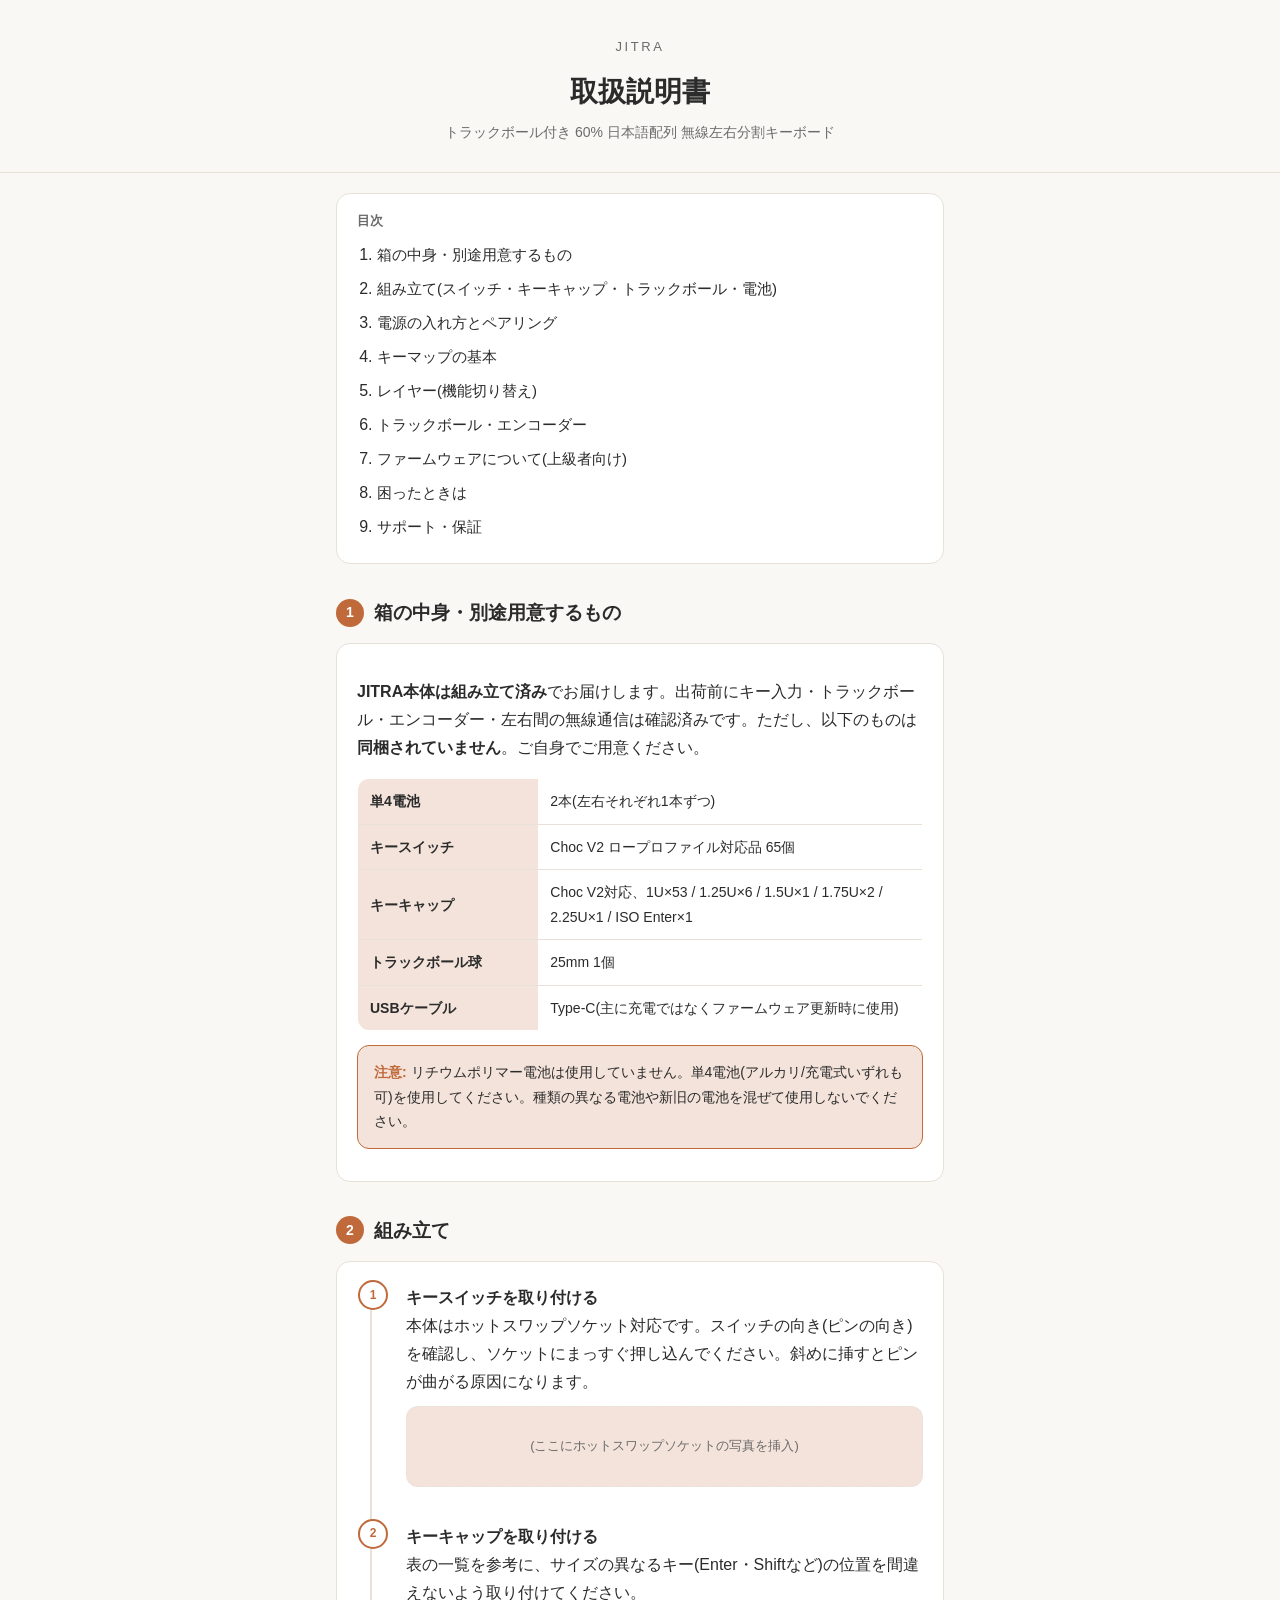
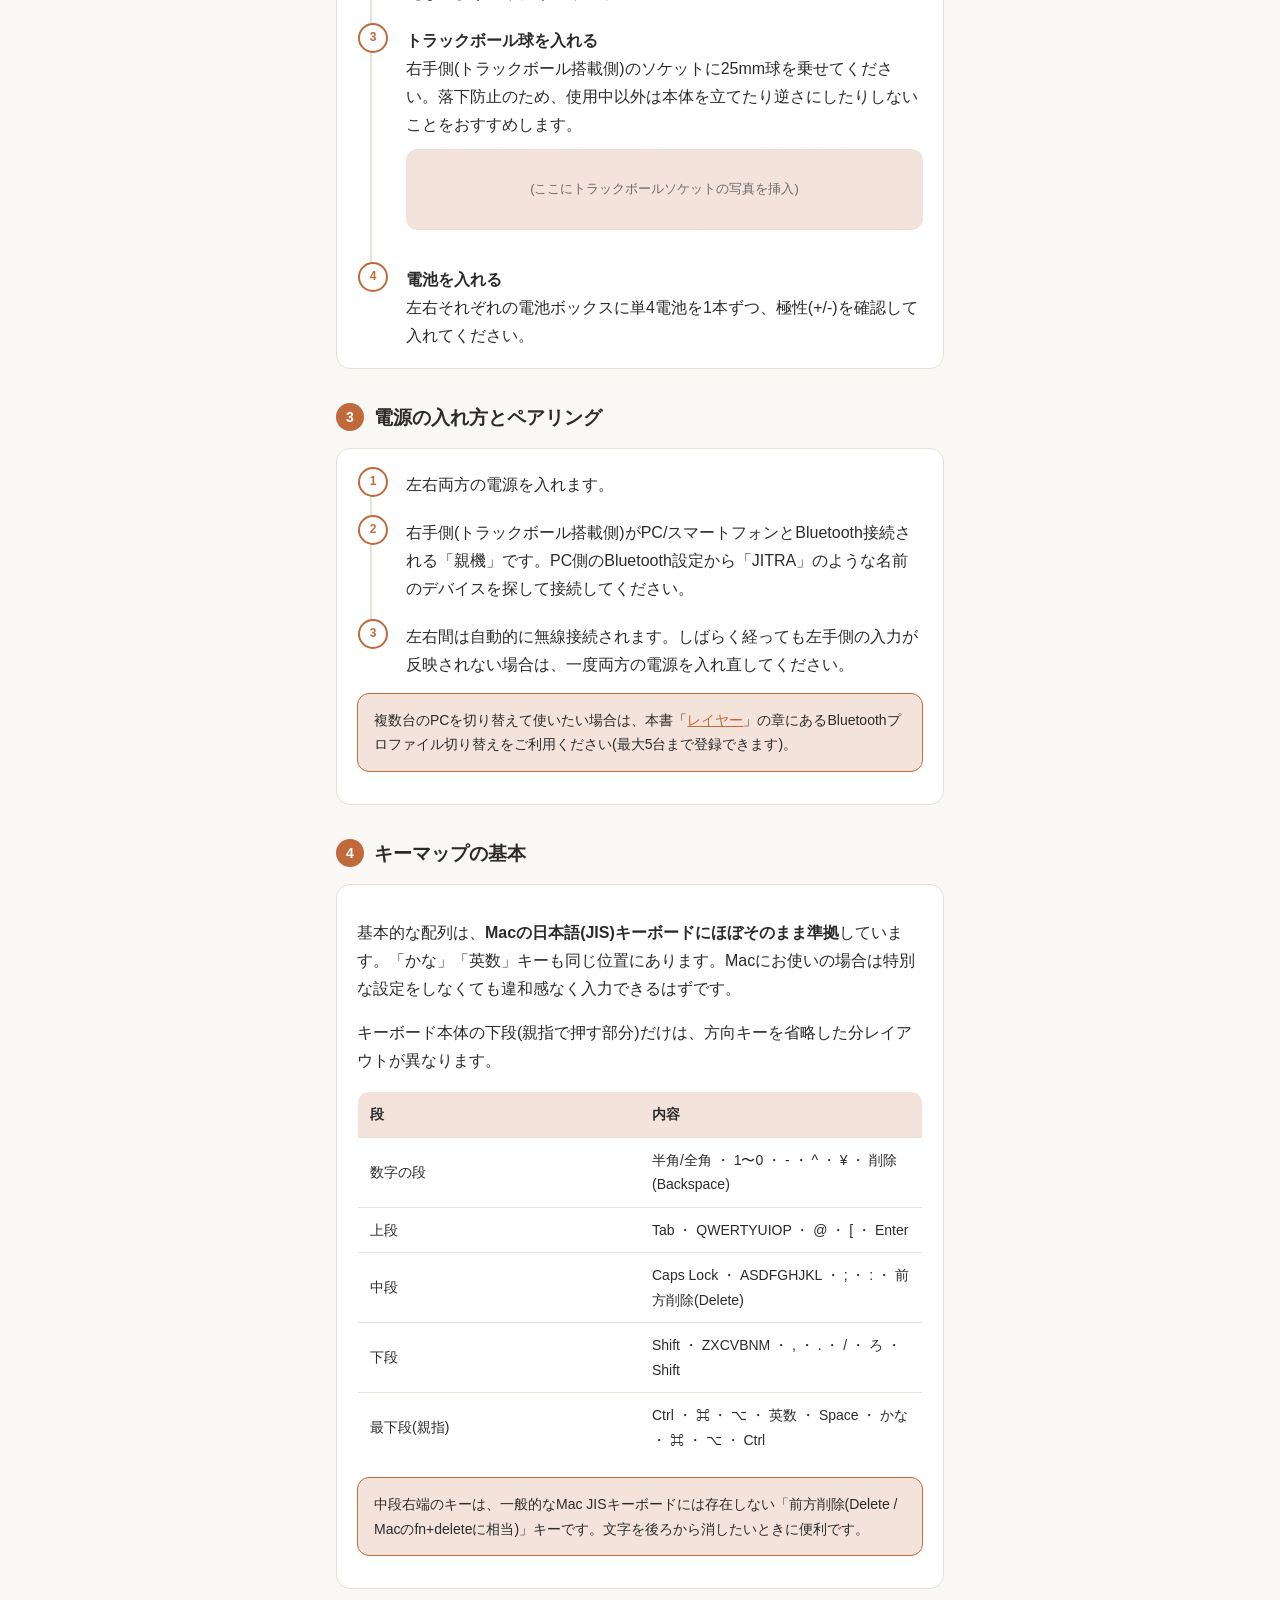
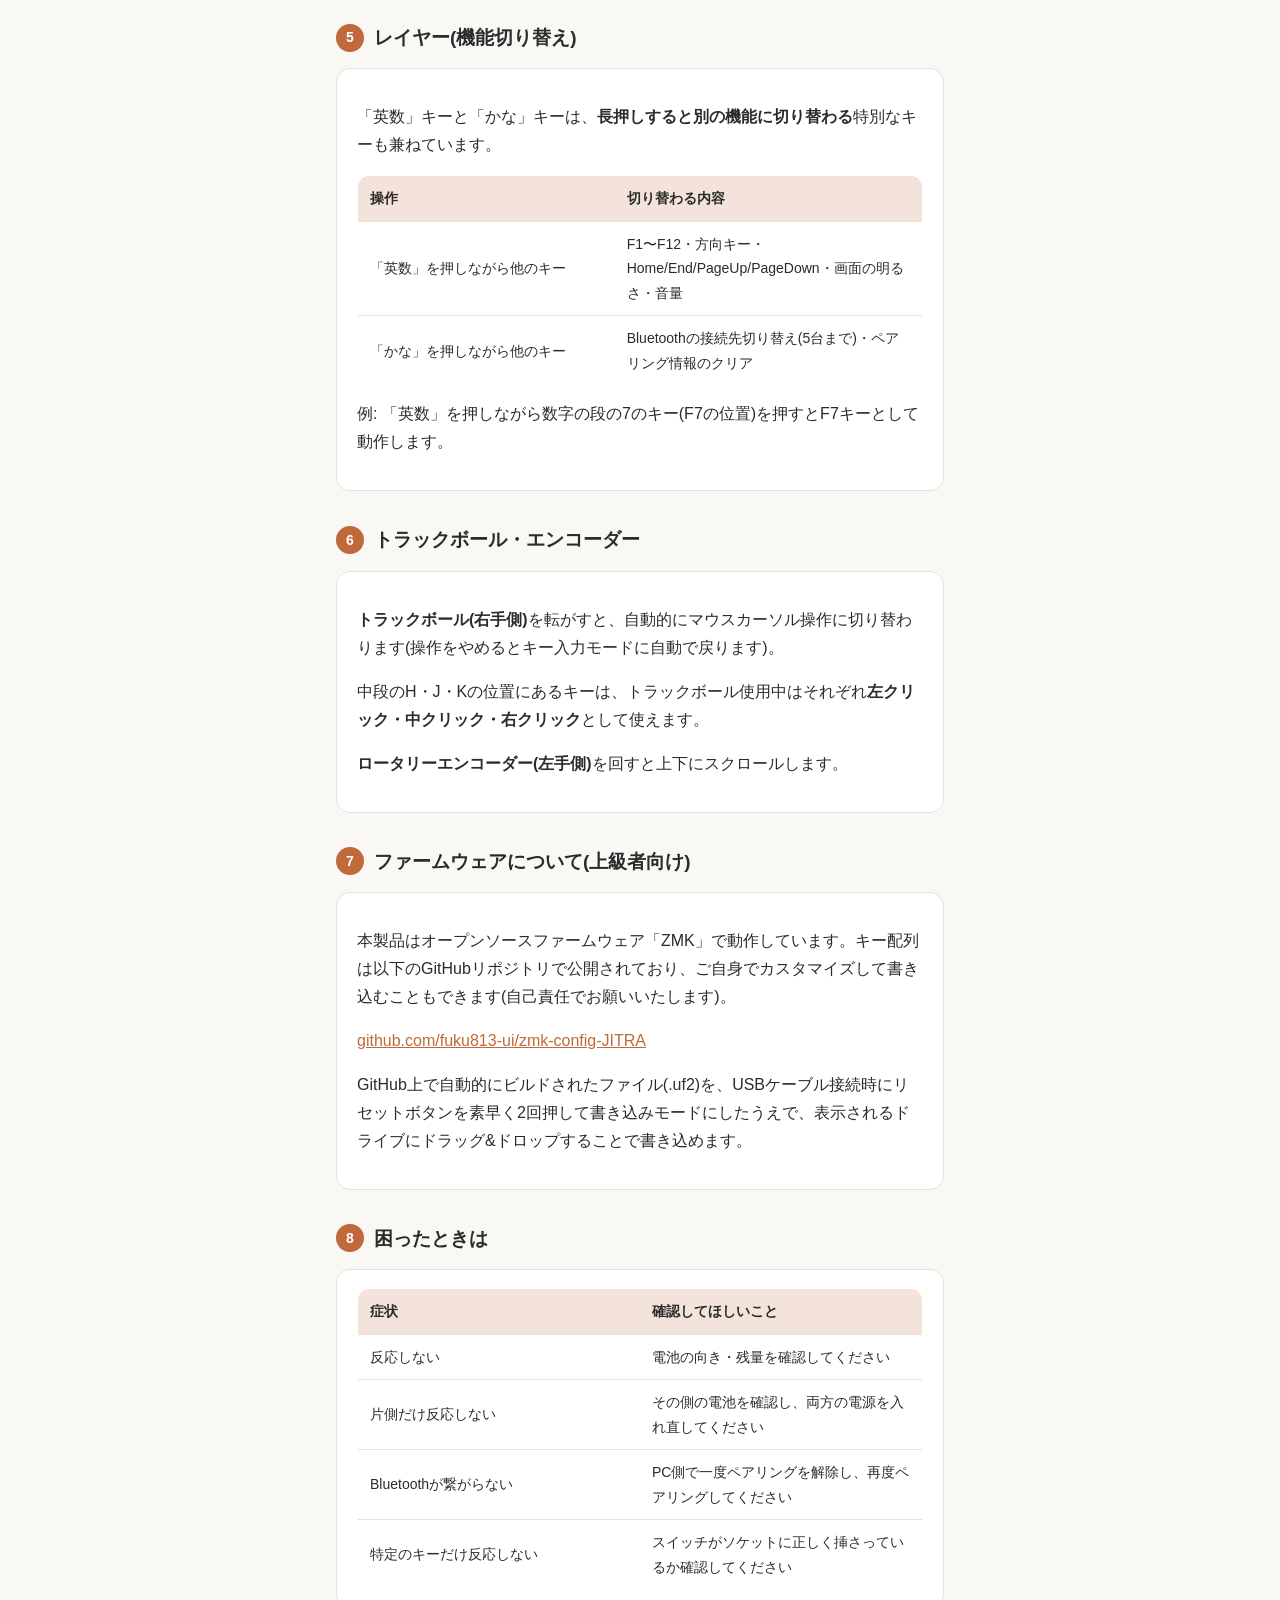
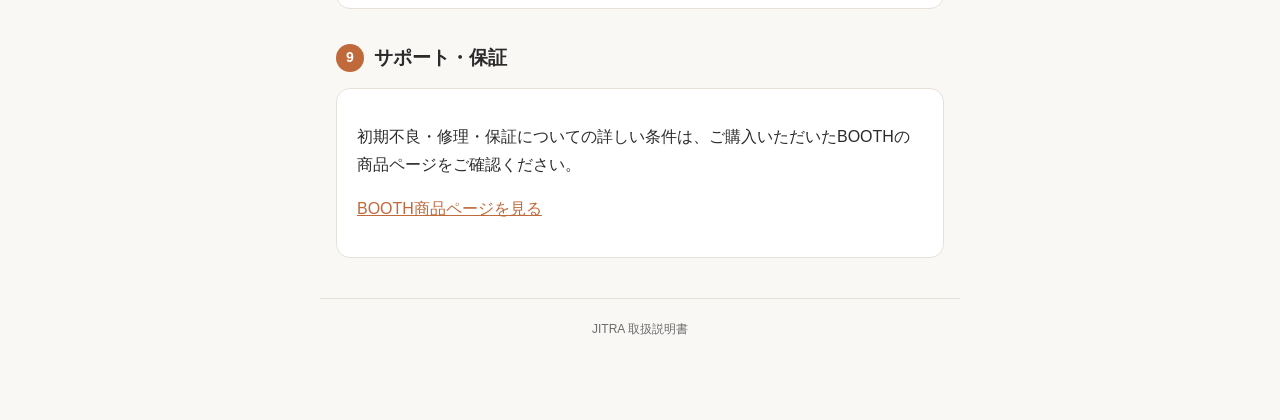
==== docs/index.html @ b0be2c02 "Add customer-facing manual page for GitHub Pages Covers what's not included, assembly, pairing, the " ====
<!DOCTYPE html>
<html lang="ja">
<head>
<meta charset="UTF-8">
<meta name="viewport" content="width=device-width, initial-scale=1.0">
<title>JITRA 取扱説明書</title>
<style>
  :root {
    --bg: #faf8f5;
    --card: #ffffff;
    --text: #2b2b2b;
    --muted: #6b6b6b;
    --accent: #c0693a;
    --accent-soft: #f3e3da;
    --line: #e7e1d8;
  }
  @media (prefers-color-scheme: dark) {
    :root {
      --bg: #1c1a18;
      --card: #262320;
      --text: #ece7e1;
      --muted: #aba39a;
      --accent: #e08a5f;
      --accent-soft: #3a2c23;
      --line: #3a342d;
    }
  }
  * { box-sizing: border-box; }
  body {
    margin: 0;
    background: var(--bg);
    color: var(--text);
    font-family: -apple-system, BlinkMacSystemFont, "Hiragino Sans", "Yu Gothic", sans-serif;
    line-height: 1.75;
    padding-bottom: 60px;
  }
  header {
    padding: 36px 20px 28px;
    text-align: center;
    border-bottom: 1px solid var(--line);
  }
  header .logo {
    font-size: 13px;
    letter-spacing: 0.2em;
    color: var(--muted);
    text-transform: uppercase;
  }
  header h1 {
    margin: 8px 0 4px;
    font-size: 28px;
  }
  header p {
    margin: 0;
    color: var(--muted);
    font-size: 14px;
  }
  main {
    max-width: 640px;
    margin: 0 auto;
    padding: 0 16px;
  }
  nav.toc {
    background: var(--card);
    border: 1px solid var(--line);
    border-radius: 14px;
    margin: 20px 0;
    padding: 16px 20px;
  }
  nav.toc p {
    margin: 0 0 8px;
    font-weight: 600;
    font-size: 13px;
    color: var(--muted);
  }
  nav.toc ol {
    margin: 0;
    padding-left: 20px;
    columns: 1;
  }
  nav.toc a {
    color: var(--text);
    text-decoration: none;
    font-size: 15px;
  }
  nav.toc li { margin-bottom: 6px; }

  section {
    margin: 32px 0;
    scroll-margin-top: 16px;
  }
  section h2 {
    font-size: 19px;
    display: flex;
    align-items: center;
    gap: 10px;
    margin-bottom: 14px;
  }
  section h2 .num {
    display: inline-flex;
    align-items: center;
    justify-content: center;
    width: 28px;
    height: 28px;
    border-radius: 50%;
    background: var(--accent);
    color: #fff;
    font-size: 14px;
    flex-shrink: 0;
  }
  .card {
    background: var(--card);
    border: 1px solid var(--line);
    border-radius: 14px;
    padding: 18px 20px;
    margin-bottom: 12px;
  }
  .warn {
    background: var(--accent-soft);
    border: 1px solid var(--accent);
    border-radius: 12px;
    padding: 14px 16px;
    font-size: 14px;
    margin: 14px 0;
  }
  .warn strong { color: var(--accent); }
  table {
    width: 100%;
    border-collapse: collapse;
    font-size: 14px;
    background: var(--card);
    border: 1px solid var(--line);
    border-radius: 12px;
    overflow: hidden;
  }
  th, td {
    text-align: left;
    padding: 10px 12px;
    border-bottom: 1px solid var(--line);
  }
  th {
    background: var(--accent-soft);
    font-weight: 600;
    width: 32%;
  }
  tr:last-child td, tr:last-child th { border-bottom: none; }
  ul.steps {
    list-style: none;
    margin: 0;
    padding: 0;
  }
  ul.steps li {
    position: relative;
    padding: 4px 0 16px 34px;
    border-left: 2px solid var(--line);
    margin-left: 13px;
  }
  ul.steps li:last-child { border-left: 2px solid transparent; padding-bottom: 0; }
  ul.steps li::before {
    content: attr(data-step);
    position: absolute;
    left: -14px;
    top: 0;
    width: 26px;
    height: 26px;
    border-radius: 50%;
    background: var(--card);
    border: 2px solid var(--accent);
    color: var(--accent);
    font-size: 12px;
    font-weight: 700;
    display: flex;
    align-items: center;
    justify-content: center;
  }
  .photo-slot {
    border: 1px dashed var(--line);
    border-radius: 12px;
    padding: 28px 16px;
    text-align: center;
    color: var(--muted);
    font-size: 13px;
    margin: 10px 0 16px;
    background: var(--accent-soft);
  }
  code {
    background: var(--accent-soft);
    padding: 2px 6px;
    border-radius: 6px;
    font-size: 0.9em;
  }
  a { color: var(--accent); }
  footer {
    max-width: 640px;
    margin: 40px auto 0;
    padding: 20px 16px;
    text-align: center;
    color: var(--muted);
    font-size: 12px;
    border-top: 1px solid var(--line);
  }
</style>
</head>
<body>

<header>
  <div class="logo">JITRA</div>
  <h1>取扱説明書</h1>
  <p>トラックボール付き 60% 日本語配列 無線左右分割キーボード</p>
</header>

<main>

  <nav class="toc">
    <p>目次</p>
    <ol>
      <li><a href="#inbox">箱の中身・別途用意するもの</a></li>
      <li><a href="#assemble">組み立て(スイッチ・キーキャップ・トラックボール・電池)</a></li>
      <li><a href="#pairing">電源の入れ方とペアリング</a></li>
      <li><a href="#keymap">キーマップの基本</a></li>
      <li><a href="#layers">レイヤー(機能切り替え)</a></li>
      <li><a href="#trackball">トラックボール・エンコーダー</a></li>
      <li><a href="#firmware">ファームウェアについて(上級者向け)</a></li>
      <li><a href="#trouble">困ったときは</a></li>
      <li><a href="#support">サポート・保証</a></li>
    </ol>
  </nav>

  <section id="inbox">
    <h2><span class="num">1</span>箱の中身・別途用意するもの</h2>
    <div class="card">
      <p><strong>JITRA本体は組み立て済み</strong>でお届けします。出荷前にキー入力・トラックボール・エンコーダー・左右間の無線通信は確認済みです。ただし、以下のものは<strong>同梱されていません</strong>。ご自身でご用意ください。</p>
      <table>
        <tr><th>単4電池</th><td>2本(左右それぞれ1本ずつ)</td></tr>
        <tr><th>キースイッチ</th><td>Choc V2 ロープロファイル対応品 65個</td></tr>
        <tr><th>キーキャップ</th><td>Choc V2対応、1U×53 / 1.25U×6 / 1.5U×1 / 1.75U×2 / 2.25U×1 / ISO Enter×1</td></tr>
        <tr><th>トラックボール球</th><td>25mm 1個</td></tr>
        <tr><th>USBケーブル</th><td>Type-C(主に充電ではなくファームウェア更新時に使用)</td></tr>
      </table>
      <div class="warn"><strong>注意:</strong> リチウムポリマー電池は使用していません。単4電池(アルカリ/充電式いずれも可)を使用してください。種類の異なる電池や新旧の電池を混ぜて使用しないでください。</div>
    </div>
  </section>

  <section id="assemble">
    <h2><span class="num">2</span>組み立て</h2>
    <div class="card">
      <ul class="steps">
        <li data-step="1">
          <strong>キースイッチを取り付ける</strong><br>
          本体はホットスワップソケット対応です。スイッチの向き(ピンの向き)を確認し、ソケットにまっすぐ押し込んでください。斜めに挿すとピンが曲がる原因になります。
          <div class="photo-slot">(ここにホットスワップソケットの写真を挿入)</div>
        </li>
        <li data-step="2">
          <strong>キーキャップを取り付ける</strong><br>
          表の一覧を参考に、サイズの異なるキー(Enter・Shiftなど)の位置を間違えないよう取り付けてください。
        </li>
        <li data-step="3">
          <strong>トラックボール球を入れる</strong><br>
          右手側(トラックボール搭載側)のソケットに25mm球を乗せてください。落下防止のため、使用中以外は本体を立てたり逆さにしたりしないことをおすすめします。
          <div class="photo-slot">(ここにトラックボールソケットの写真を挿入)</div>
        </li>
        <li data-step="4">
          <strong>電池を入れる</strong><br>
          左右それぞれの電池ボックスに単4電池を1本ずつ、極性(+/-)を確認して入れてください。
        </li>
      </ul>
    </div>
  </section>

  <section id="pairing">
    <h2><span class="num">3</span>電源の入れ方とペアリング</h2>
    <div class="card">
      <ul class="steps">
        <li data-step="1">左右両方の電源を入れます。</li>
        <li data-step="2">右手側(トラックボール搭載側)がPC/スマートフォンとBluetooth接続される「親機」です。PC側のBluetooth設定から「JITRA」のような名前のデバイスを探して接続してください。</li>
        <li data-step="3">左右間は自動的に無線接続されます。しばらく経っても左手側の入力が反映されない場合は、一度両方の電源を入れ直してください。</li>
      </ul>
      <div class="warn">複数台のPCを切り替えて使いたい場合は、本書「<a href="#layers">レイヤー</a>」の章にあるBluetoothプロファイル切り替えをご利用ください(最大5台まで登録できます)。</div>
    </div>
  </section>

  <section id="keymap">
    <h2><span class="num">4</span>キーマップの基本</h2>
    <div class="card">
      <p>基本的な配列は、<strong>Macの日本語(JIS)キーボードにほぼそのまま準拠</strong>しています。「かな」「英数」キーも同じ位置にあります。Macにお使いの場合は特別な設定をしなくても違和感なく入力できるはずです。</p>
      <p>キーボード本体の下段(親指で押す部分)だけは、方向キーを省略した分レイアウトが異なります。</p>
      <table>
        <tr><th>段</th><th>内容</th></tr>
        <tr><td>数字の段</td><td>半角/全角 ・ 1〜0 ・ - ・ ^ ・ ¥ ・ 削除(Backspace)</td></tr>
        <tr><td>上段</td><td>Tab ・ QWERTYUIOP ・ @ ・ [ ・ Enter</td></tr>
        <tr><td>中段</td><td>Caps Lock ・ ASDFGHJKL ・ ; ・ : ・ 前方削除(Delete)</td></tr>
        <tr><td>下段</td><td>Shift ・ ZXCVBNM ・ , ・ . ・ / ・ ろ ・ Shift</td></tr>
        <tr><td>最下段(親指)</td><td>Ctrl ・ ⌘ ・ ⌥ ・ 英数 ・ Space ・ かな ・ ⌘ ・ ⌥ ・ Ctrl</td></tr>
      </table>
      <div class="warn">中段右端のキーは、一般的なMac JISキーボードには存在しない「前方削除(Delete / Macのfn+deleteに相当)」キーです。文字を後ろから消したいときに便利です。</div>
    </div>
  </section>

  <section id="layers">
    <h2><span class="num">5</span>レイヤー(機能切り替え)</h2>
    <div class="card">
      <p>「英数」キーと「かな」キーは、<strong>長押しすると別の機能に切り替わる</strong>特別なキーも兼ねています。</p>
      <table>
        <tr><th>操作</th><th>切り替わる内容</th></tr>
        <tr>
          <td>「英数」を押しながら他のキー</td>
          <td>F1〜F12・方向キー・Home/End/PageUp/PageDown・画面の明るさ・音量</td>
        </tr>
        <tr>
          <td>「かな」を押しながら他のキー</td>
          <td>Bluetoothの接続先切り替え(5台まで)・ペアリング情報のクリア</td>
        </tr>
      </table>
      <p style="margin-top:14px;">例: 「英数」を押しながら数字の段の7のキー(F7の位置)を押すとF7キーとして動作します。</p>
    </div>
  </section>

  <section id="trackball">
    <h2><span class="num">6</span>トラックボール・エンコーダー</h2>
    <div class="card">
      <p><strong>トラックボール(右手側)</strong>を転がすと、自動的にマウスカーソル操作に切り替わります(操作をやめるとキー入力モードに自動で戻ります)。</p>
      <p>中段のH・J・Kの位置にあるキーは、トラックボール使用中はそれぞれ<strong>左クリック・中クリック・右クリック</strong>として使えます。</p>
      <p><strong>ロータリーエンコーダー(左手側)</strong>を回すと上下にスクロールします。</p>
    </div>
  </section>

  <section id="firmware">
    <h2><span class="num">7</span>ファームウェアについて(上級者向け)</h2>
    <div class="card">
      <p>本製品はオープンソースファームウェア「ZMK」で動作しています。キー配列は以下のGitHubリポジトリで公開されており、ご自身でカスタマイズして書き込むこともできます(自己責任でお願いいたします)。</p>
      <p><a href="https://github.com/fuku813-ui/zmk-config-JITRA" target="_blank" rel="noopener">github.com/fuku813-ui/zmk-config-JITRA</a></p>
      <p>GitHub上で自動的にビルドされたファイル(.uf2)を、USBケーブル接続時にリセットボタンを素早く2回押して書き込みモードにしたうえで、表示されるドライブにドラッグ&ドロップすることで書き込めます。</p>
    </div>
  </section>

  <section id="trouble">
    <h2><span class="num">8</span>困ったときは</h2>
    <div class="card">
      <table>
        <tr><th>症状</th><th>確認してほしいこと</th></tr>
        <tr><td>反応しない</td><td>電池の向き・残量を確認してください</td></tr>
        <tr><td>片側だけ反応しない</td><td>その側の電池を確認し、両方の電源を入れ直してください</td></tr>
        <tr><td>Bluetoothが繋がらない</td><td>PC側で一度ペアリングを解除し、再度ペアリングしてください</td></tr>
        <tr><td>特定のキーだけ反応しない</td><td>スイッチがソケットに正しく挿さっているか確認してください</td></tr>
      </table>
    </div>
  </section>

  <section id="support">
    <h2><span class="num">9</span>サポート・保証</h2>
    <div class="card">
      <p>初期不良・修理・保証についての詳しい条件は、ご購入いただいたBOOTHの商品ページをご確認ください。</p>
      <p><a href="https://booth.pm/ja/items/8878345" target="_blank" rel="noopener">BOOTH商品ページを見る</a></p>
    </div>
  </section>

</main>

<footer>
  JITRA 取扱説明書
</footer>

</body>
</html>
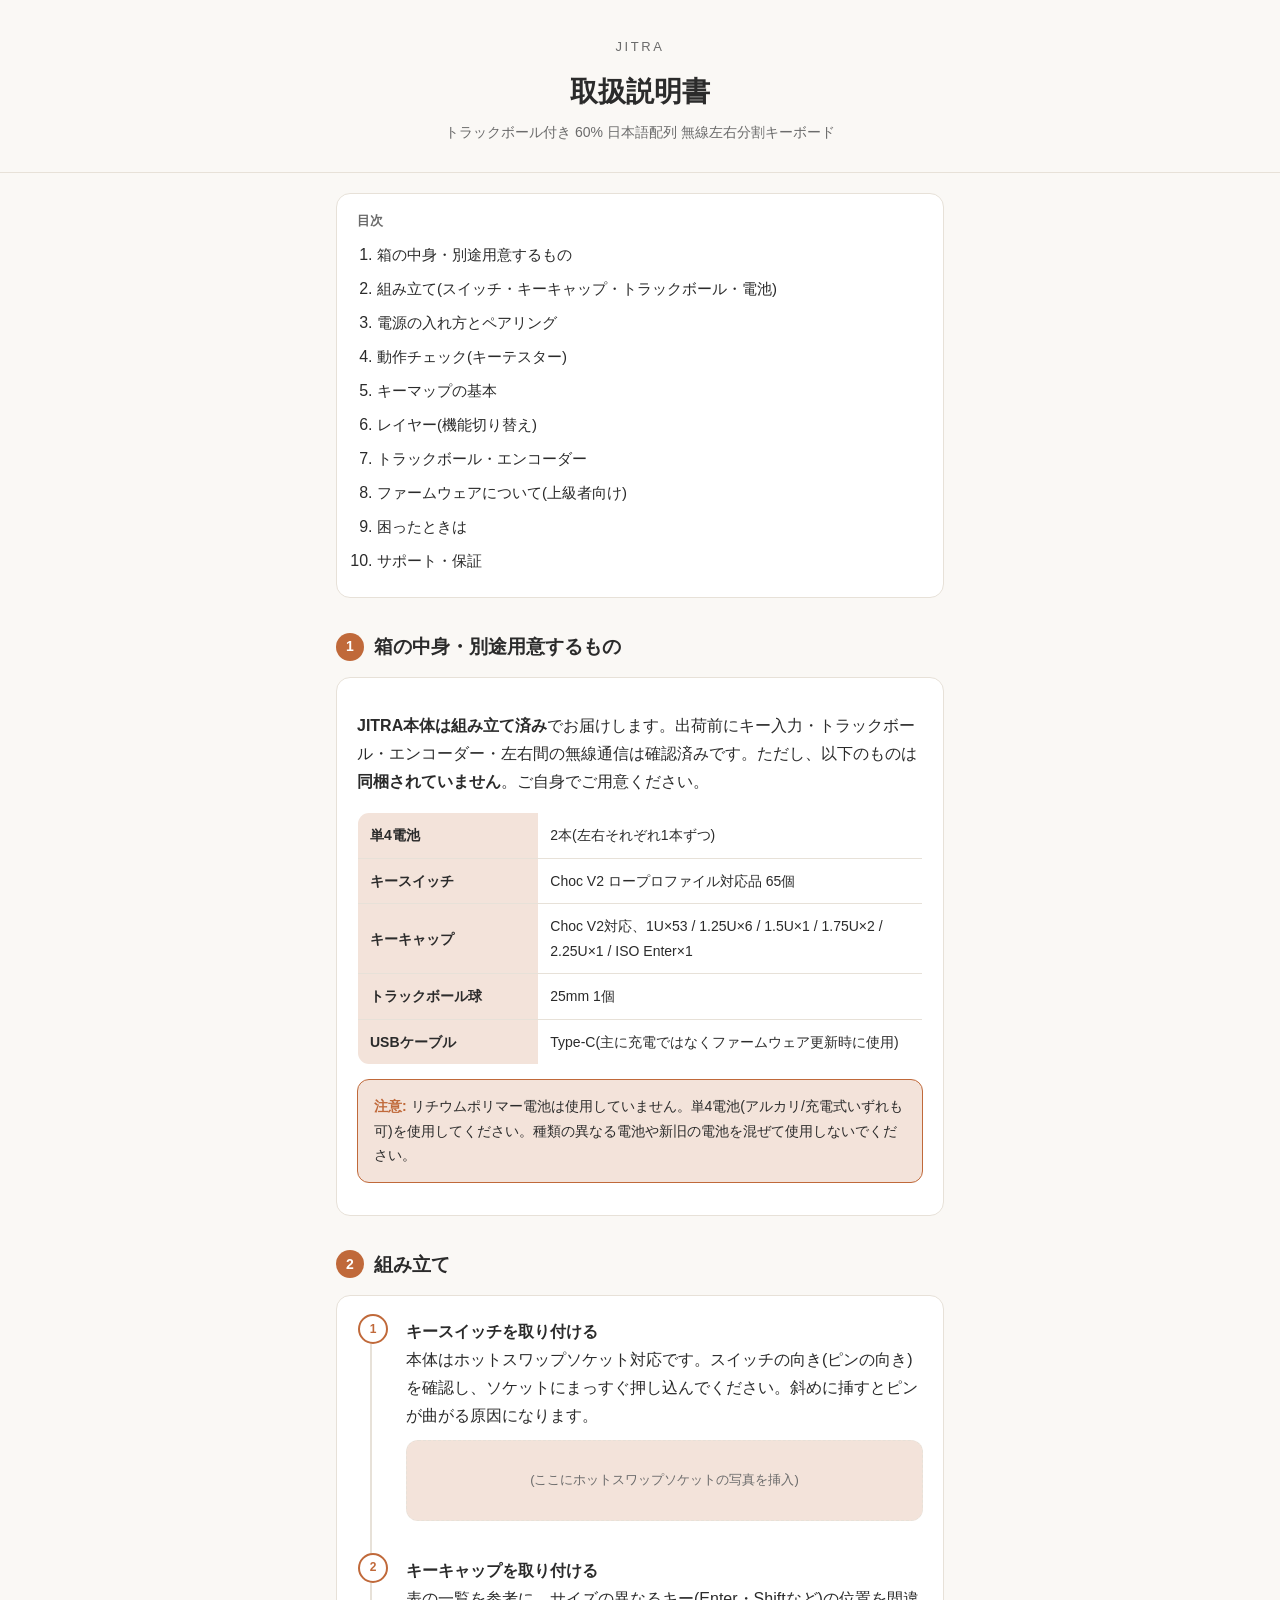
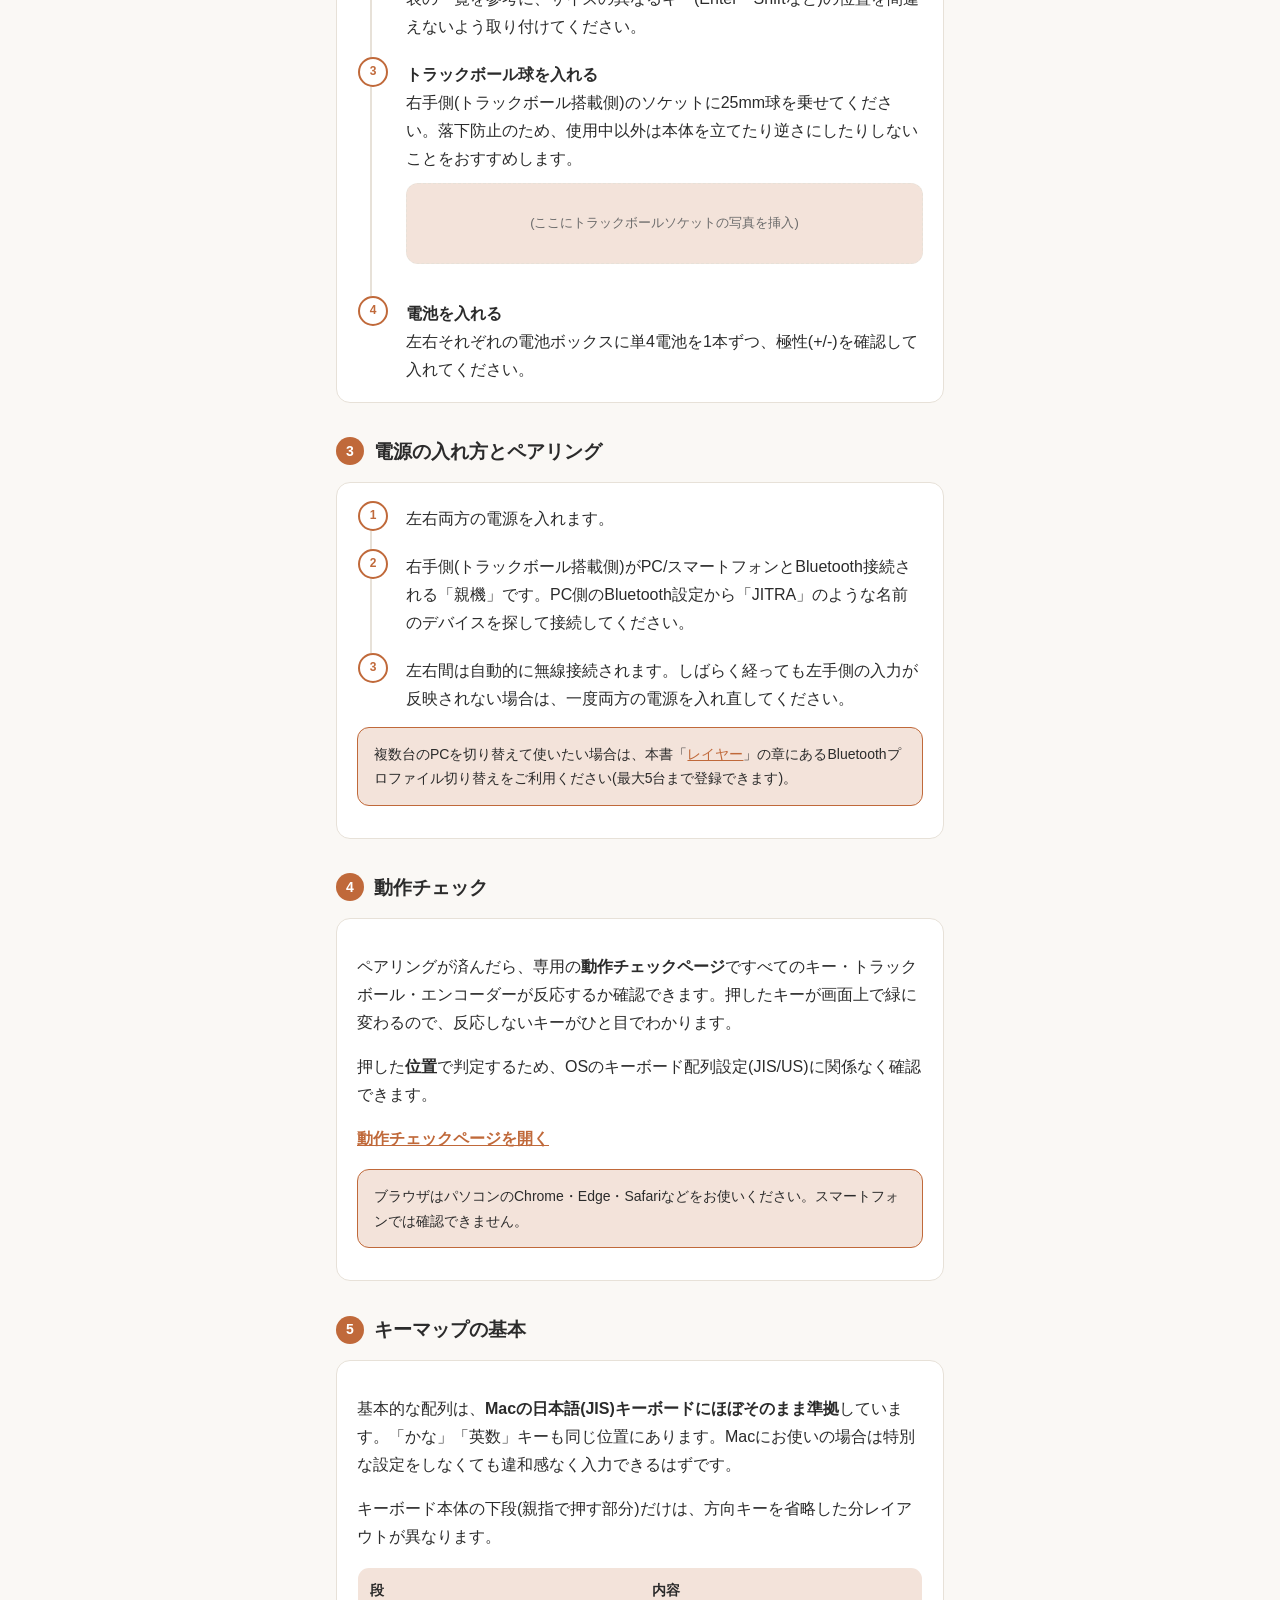
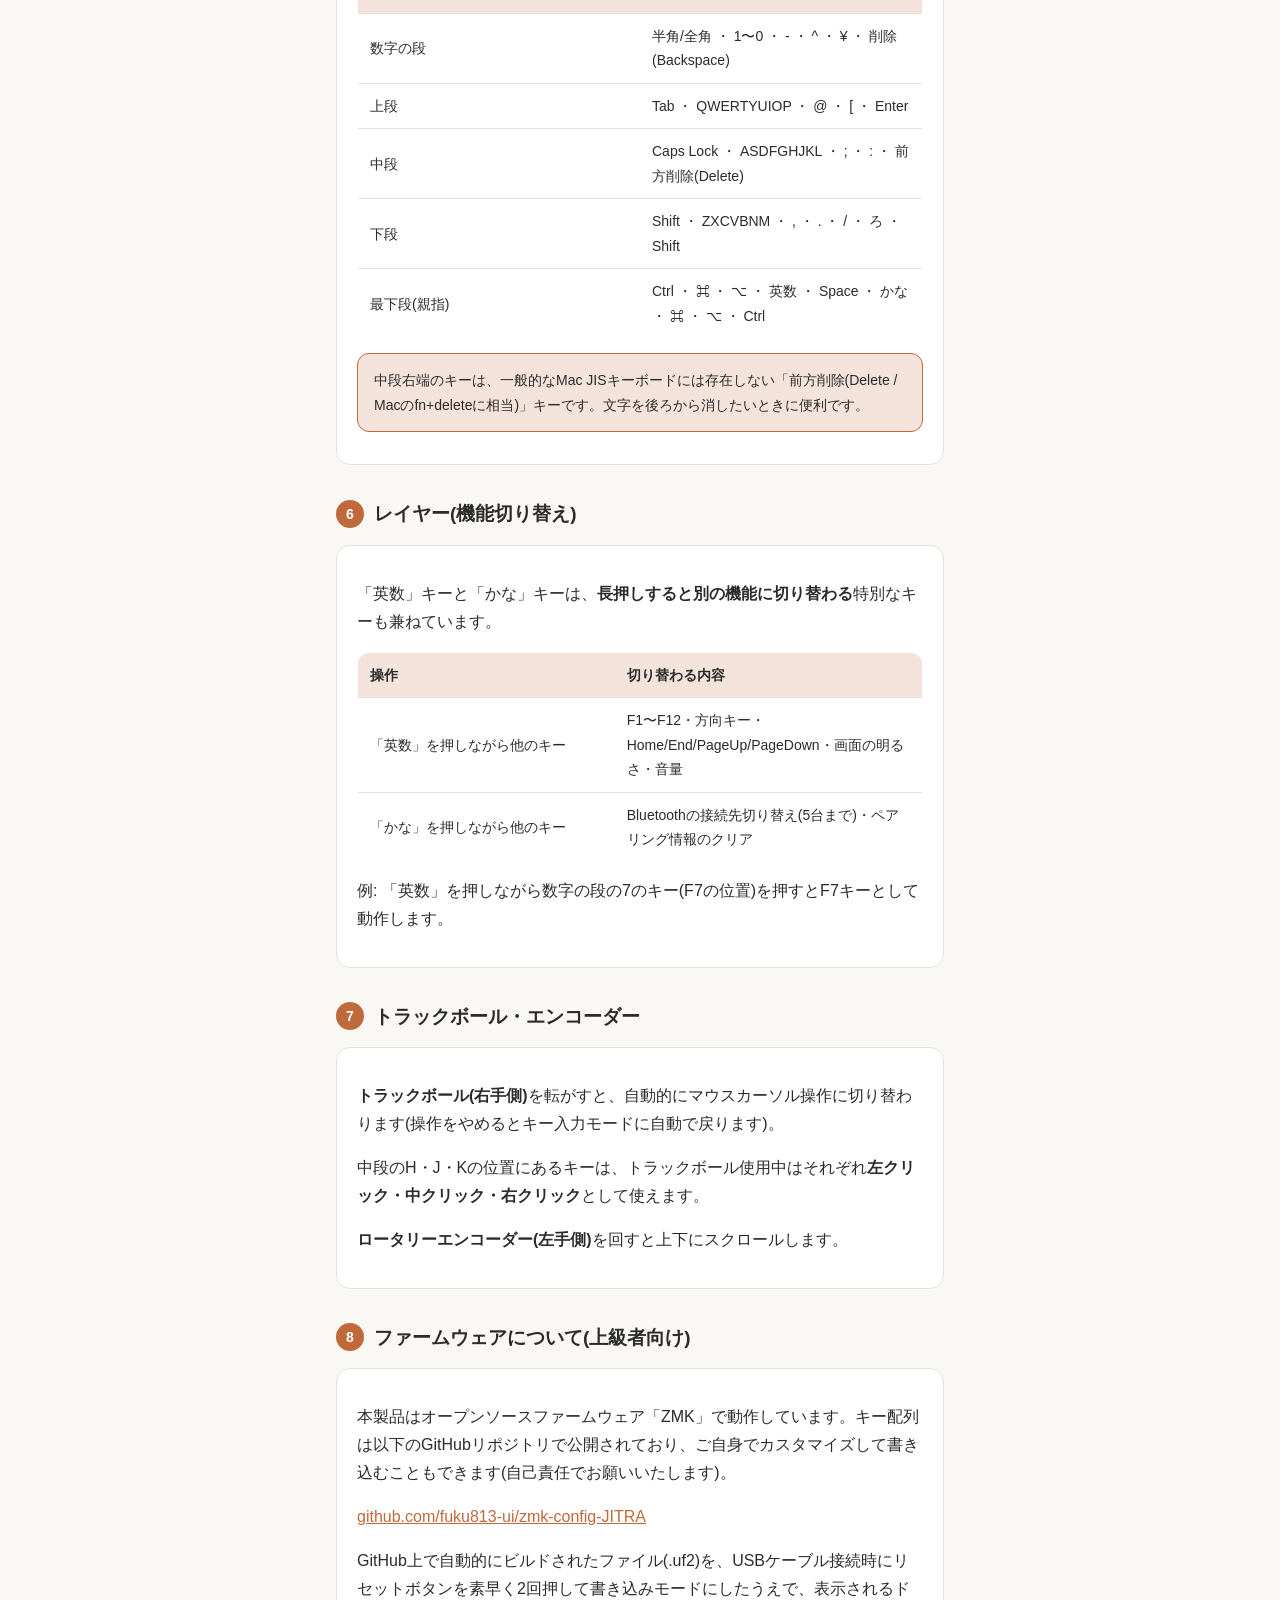
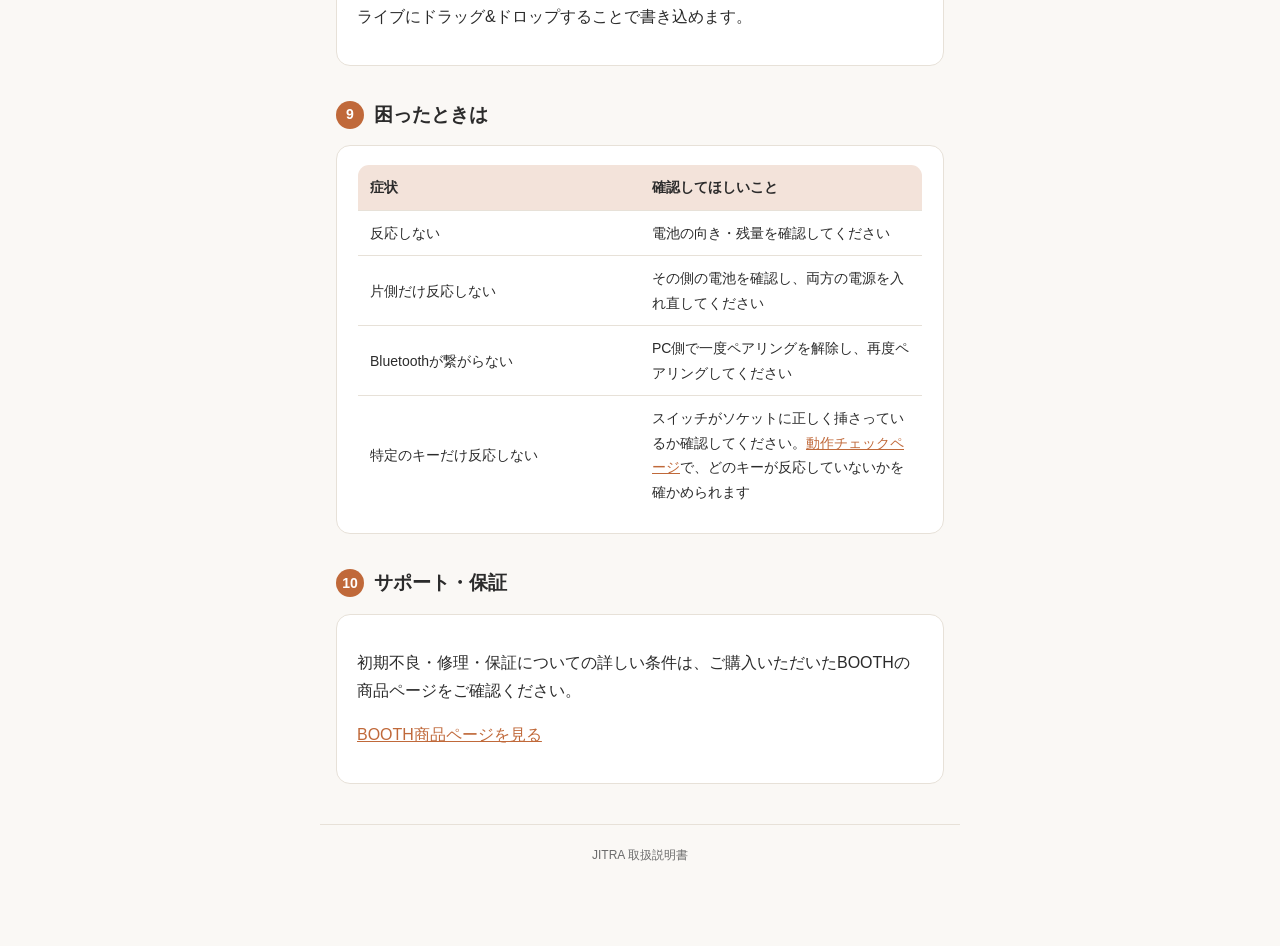
==== commit 6d80598e: "Add key test page for buyers and link it from the manual Co-Authored-By: Claude Opus 5.5 <noreply@an" ====
--- a/docs/index.html
+++ b/docs/index.html
@@ -216,6 +216,7 @@
       <li><a href="#inbox">箱の中身・別途用意するもの</a></li>
       <li><a href="#assemble">組み立て(スイッチ・キーキャップ・トラックボール・電池)</a></li>
       <li><a href="#pairing">電源の入れ方とペアリング</a></li>
+      <li><a href="#check">動作チェック(キーテスター)</a></li>
       <li><a href="#keymap">キーマップの基本</a></li>
       <li><a href="#layers">レイヤー(機能切り替え)</a></li>
       <li><a href="#trackball">トラックボール・エンコーダー</a></li>
@@ -278,8 +279,18 @@
     </div>
   </section>
 
+  <section id="check">
+    <h2><span class="num">4</span>動作チェック</h2>
+    <div class="card">
+      <p>ペアリングが済んだら、専用の<strong>動作チェックページ</strong>ですべてのキー・トラックボール・エンコーダーが反応するか確認できます。押したキーが画面上で緑に変わるので、反応しないキーがひと目でわかります。</p>
+      <p>押した<strong>位置</strong>で判定するため、OSのキーボード配列設定(JIS/US)に関係なく確認できます。</p>
+      <p><a href="keytest.html"><strong>動作チェックページを開く</strong></a></p>
+      <div class="warn">ブラウザはパソコンのChrome・Edge・Safariなどをお使いください。スマートフォンでは確認できません。</div>
+    </div>
+  </section>
+
   <section id="keymap">
-    <h2><span class="num">4</span>キーマップの基本</h2>
+    <h2><span class="num">5</span>キーマップの基本</h2>
     <div class="card">
       <p>基本的な配列は、<strong>Macの日本語(JIS)キーボードにほぼそのまま準拠</strong>しています。「かな」「英数」キーも同じ位置にあります。Macにお使いの場合は特別な設定をしなくても違和感なく入力できるはずです。</p>
       <p>キーボード本体の下段(親指で押す部分)だけは、方向キーを省略した分レイアウトが異なります。</p>
@@ -296,7 +307,7 @@
   </section>
 
   <section id="layers">
-    <h2><span class="num">5</span>レイヤー(機能切り替え)</h2>
+    <h2><span class="num">6</span>レイヤー(機能切り替え)</h2>
     <div class="card">
       <p>「英数」キーと「かな」キーは、<strong>長押しすると別の機能に切り替わる</strong>特別なキーも兼ねています。</p>
       <table>
@@ -315,7 +326,7 @@
   </section>
 
   <section id="trackball">
-    <h2><span class="num">6</span>トラックボール・エンコーダー</h2>
+    <h2><span class="num">7</span>トラックボール・エンコーダー</h2>
     <div class="card">
       <p><strong>トラックボール(右手側)</strong>を転がすと、自動的にマウスカーソル操作に切り替わります(操作をやめるとキー入力モードに自動で戻ります)。</p>
       <p>中段のH・J・Kの位置にあるキーは、トラックボール使用中はそれぞれ<strong>左クリック・中クリック・右クリック</strong>として使えます。</p>
@@ -324,7 +335,7 @@
   </section>
 
   <section id="firmware">
-    <h2><span class="num">7</span>ファームウェアについて(上級者向け)</h2>
+    <h2><span class="num">8</span>ファームウェアについて(上級者向け)</h2>
     <div class="card">
       <p>本製品はオープンソースファームウェア「ZMK」で動作しています。キー配列は以下のGitHubリポジトリで公開されており、ご自身でカスタマイズして書き込むこともできます(自己責任でお願いいたします)。</p>
       <p><a href="https://github.com/fuku813-ui/zmk-config-JITRA" target="_blank" rel="noopener">github.com/fuku813-ui/zmk-config-JITRA</a></p>
@@ -333,20 +344,20 @@
   </section>
 
   <section id="trouble">
-    <h2><span class="num">8</span>困ったときは</h2>
+    <h2><span class="num">9</span>困ったときは</h2>
     <div class="card">
       <table>
         <tr><th>症状</th><th>確認してほしいこと</th></tr>
         <tr><td>反応しない</td><td>電池の向き・残量を確認してください</td></tr>
         <tr><td>片側だけ反応しない</td><td>その側の電池を確認し、両方の電源を入れ直してください</td></tr>
         <tr><td>Bluetoothが繋がらない</td><td>PC側で一度ペアリングを解除し、再度ペアリングしてください</td></tr>
-        <tr><td>特定のキーだけ反応しない</td><td>スイッチがソケットに正しく挿さっているか確認してください</td></tr>
+        <tr><td>特定のキーだけ反応しない</td><td>スイッチがソケットに正しく挿さっているか確認してください。<a href="keytest.html">動作チェックページ</a>で、どのキーが反応していないかを確かめられます</td></tr>
       </table>
     </div>
   </section>
 
   <section id="support">
-    <h2><span class="num">9</span>サポート・保証</h2>
+    <h2><span class="num">10</span>サポート・保証</h2>
     <div class="card">
       <p>初期不良・修理・保証についての詳しい条件は、ご購入いただいたBOOTHの商品ページをご確認ください。</p>
       <p><a href="https://booth.pm/ja/items/8878345" target="_blank" rel="noopener">BOOTH商品ページを見る</a></p>
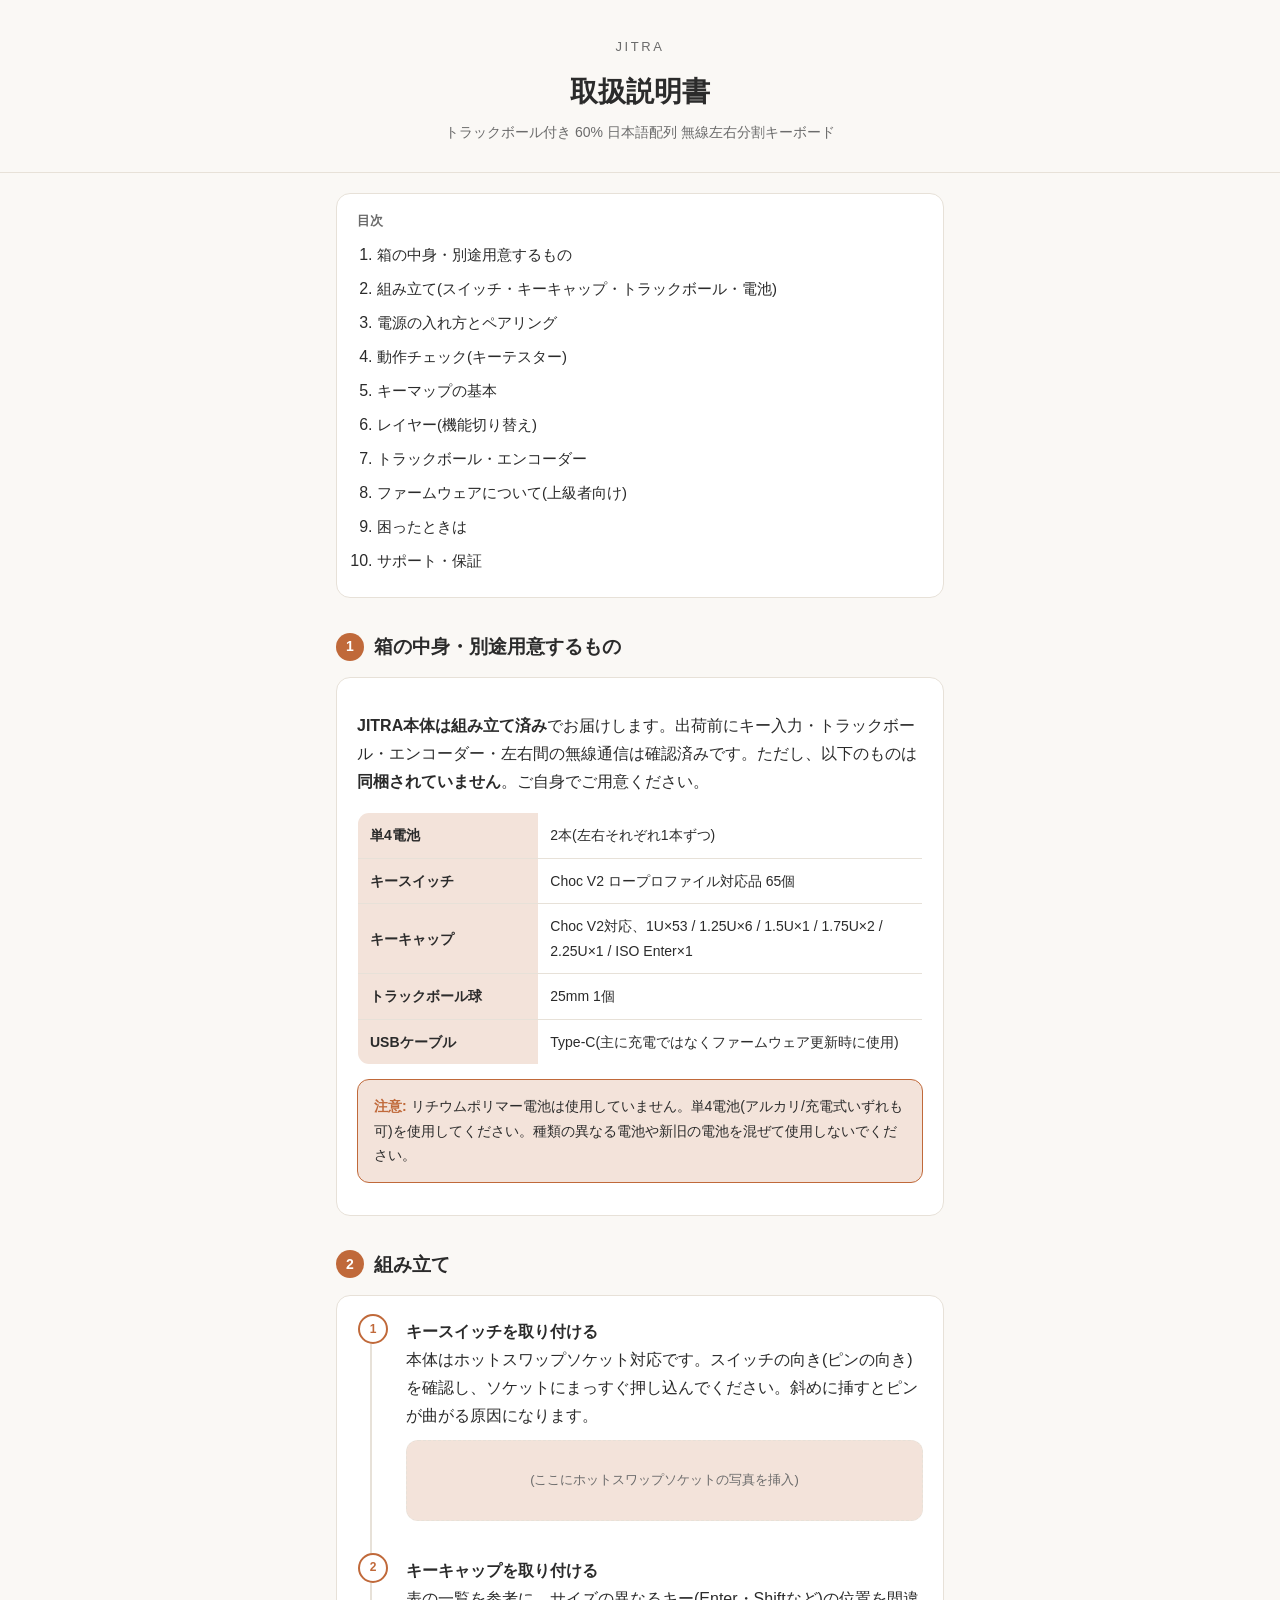
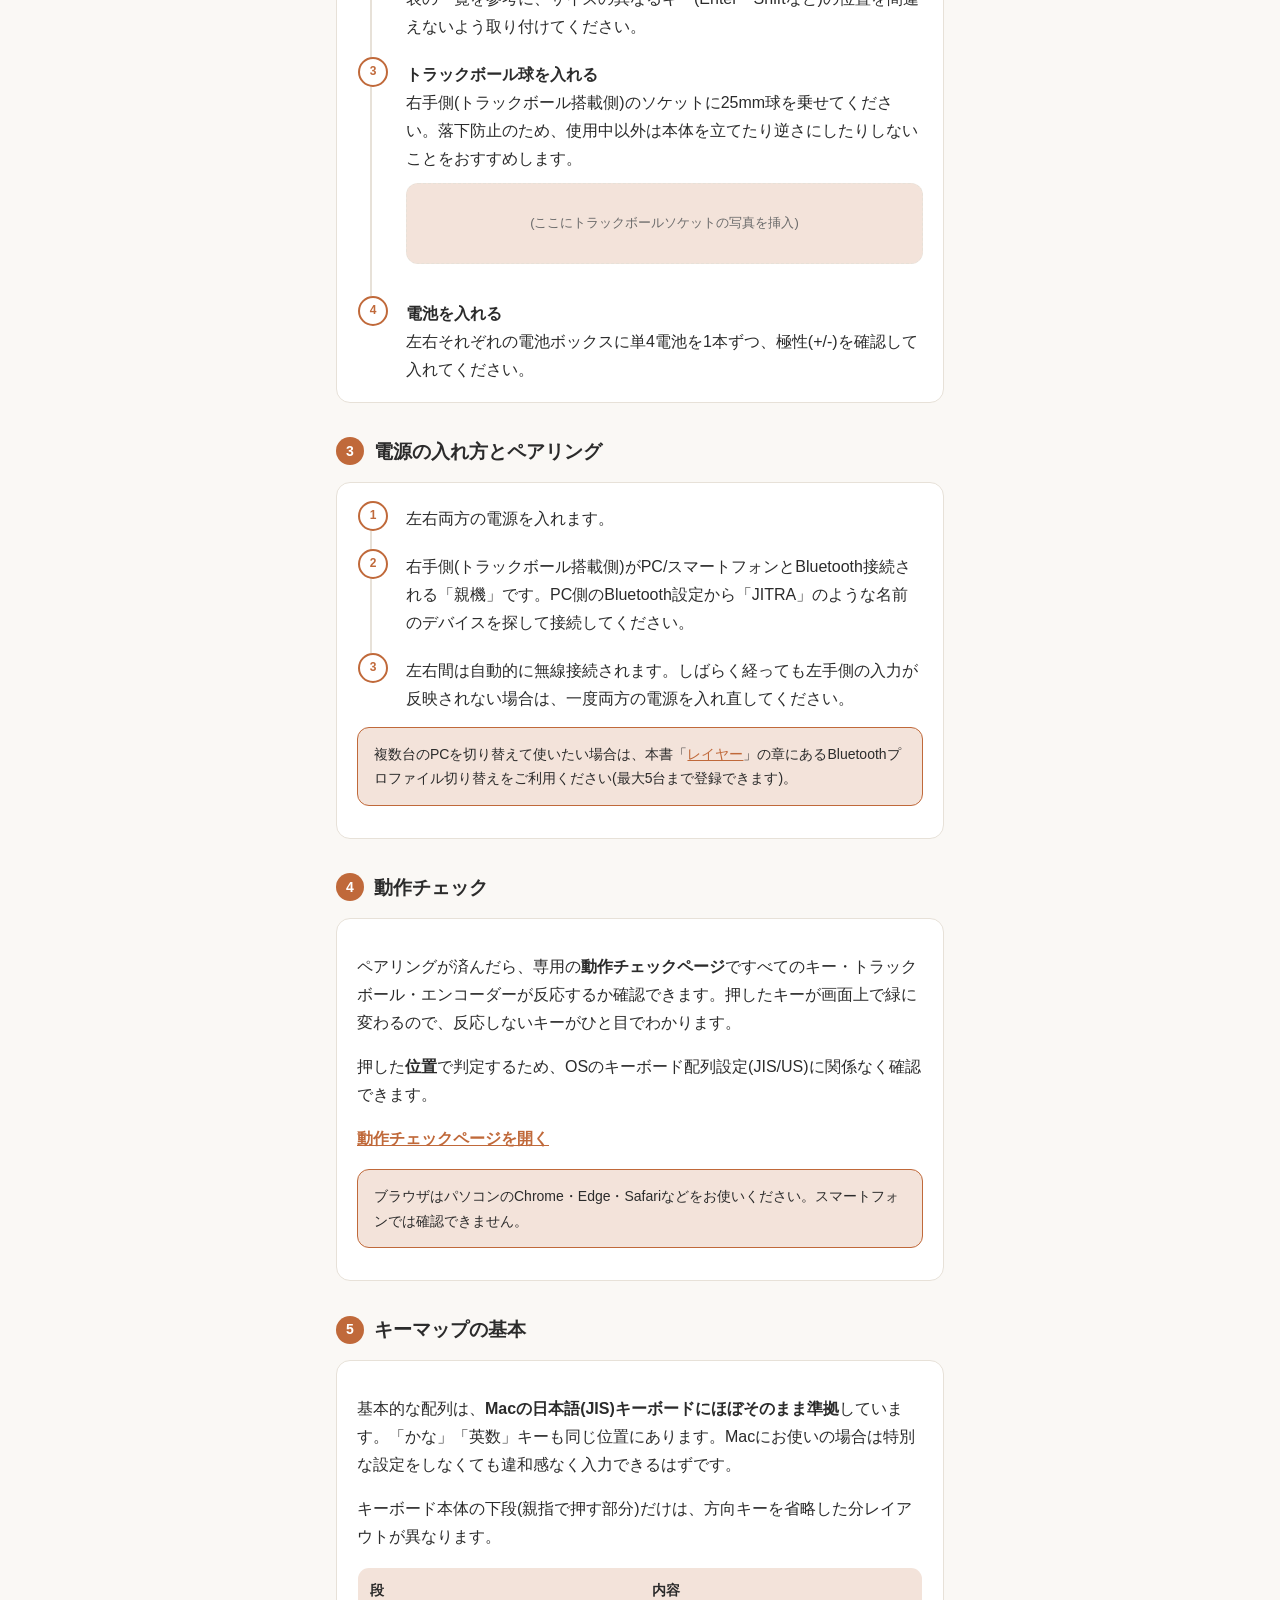
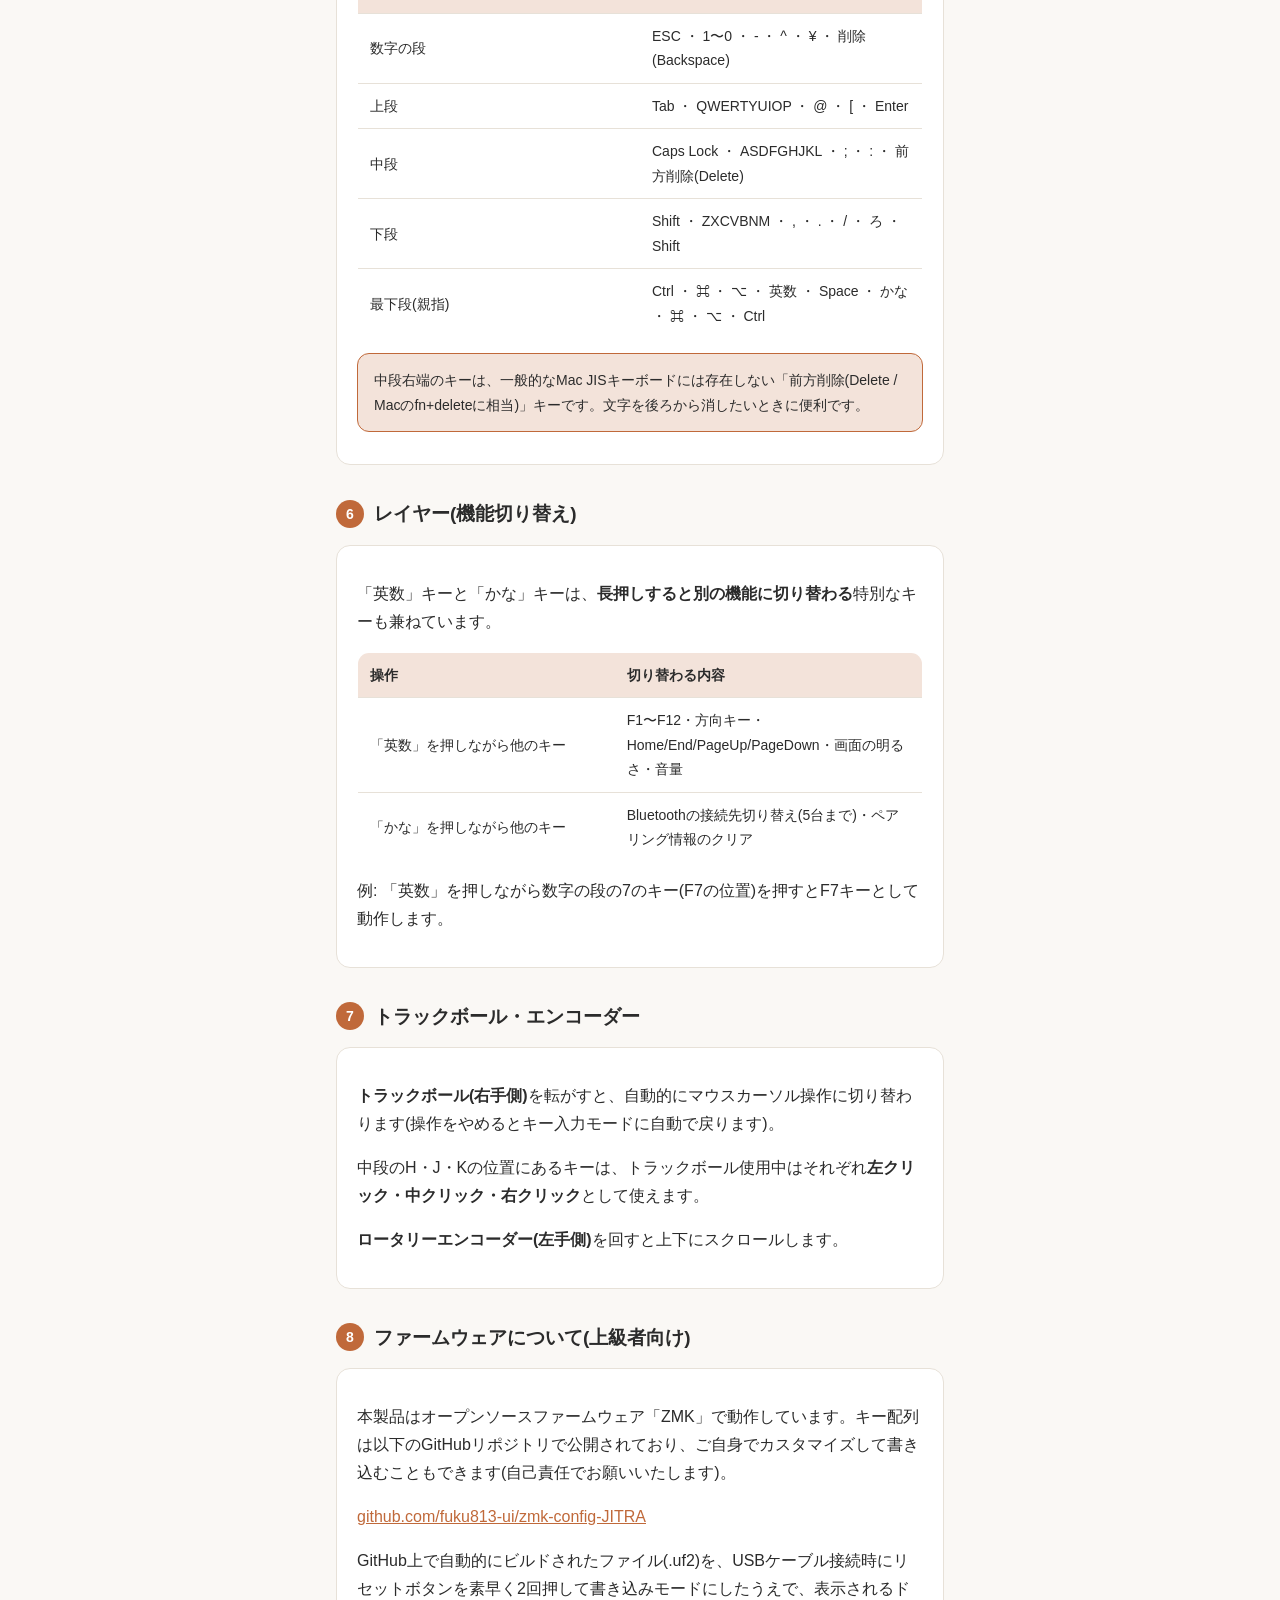
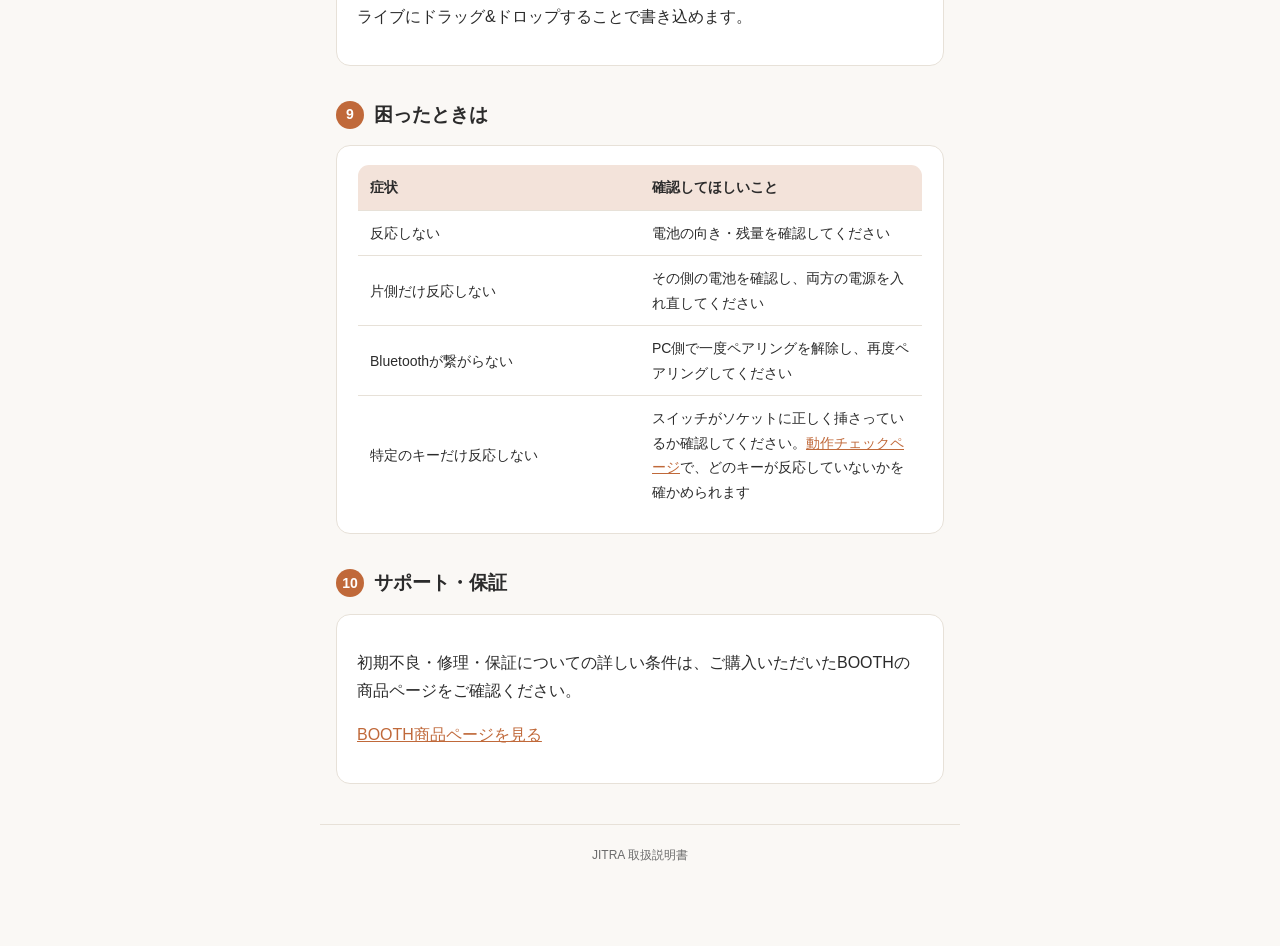
==== commit d7095e7a: "Manual: number row starts with ESC, matching the keymap Co-Authored-By: Claude Opus 5.5 <noreply@ant" ====
--- a/docs/index.html
+++ b/docs/index.html
@@ -296,7 +296,7 @@
       <p>キーボード本体の下段(親指で押す部分)だけは、方向キーを省略した分レイアウトが異なります。</p>
       <table>
         <tr><th>段</th><th>内容</th></tr>
-        <tr><td>数字の段</td><td>半角/全角 ・ 1〜0 ・ - ・ ^ ・ ¥ ・ 削除(Backspace)</td></tr>
+        <tr><td>数字の段</td><td>ESC ・ 1〜0 ・ - ・ ^ ・ ¥ ・ 削除(Backspace)</td></tr>
         <tr><td>上段</td><td>Tab ・ QWERTYUIOP ・ @ ・ [ ・ Enter</td></tr>
         <tr><td>中段</td><td>Caps Lock ・ ASDFGHJKL ・ ; ・ : ・ 前方削除(Delete)</td></tr>
         <tr><td>下段</td><td>Shift ・ ZXCVBNM ・ , ・ . ・ / ・ ろ ・ Shift</td></tr>
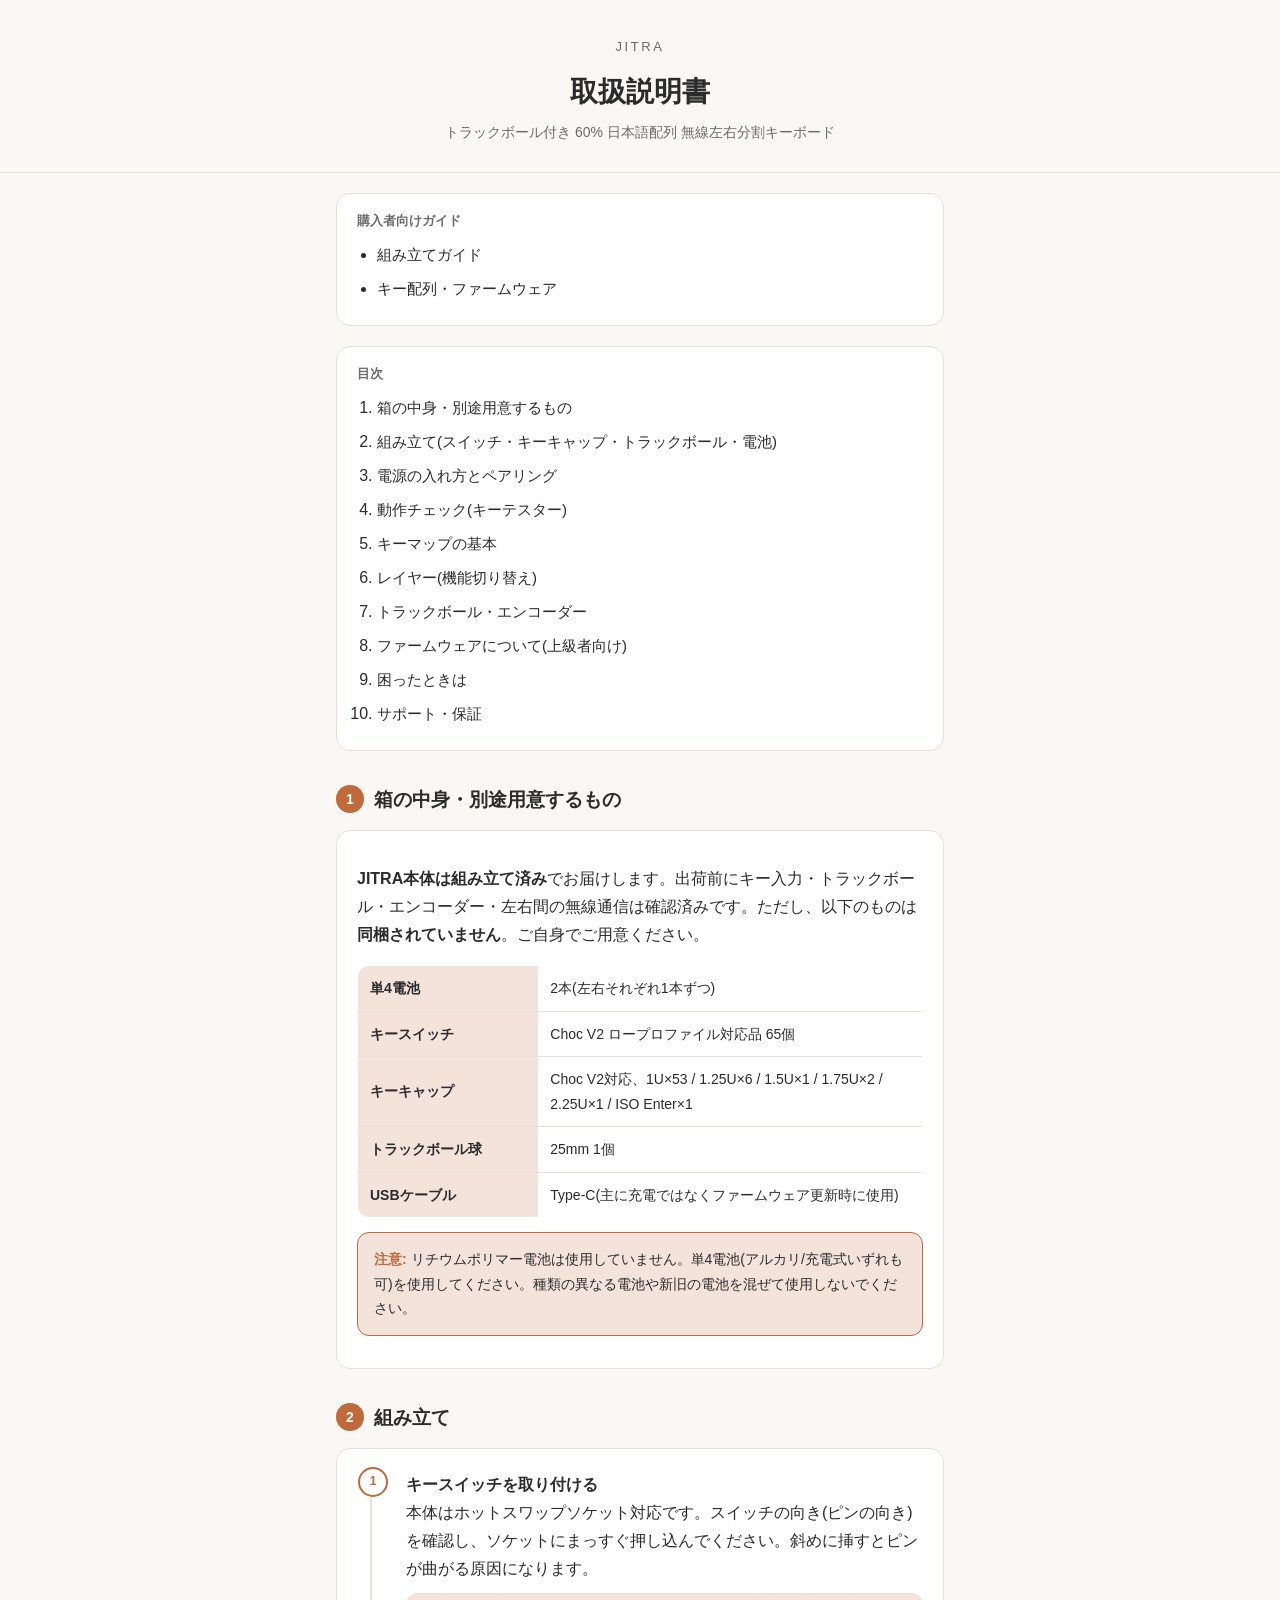
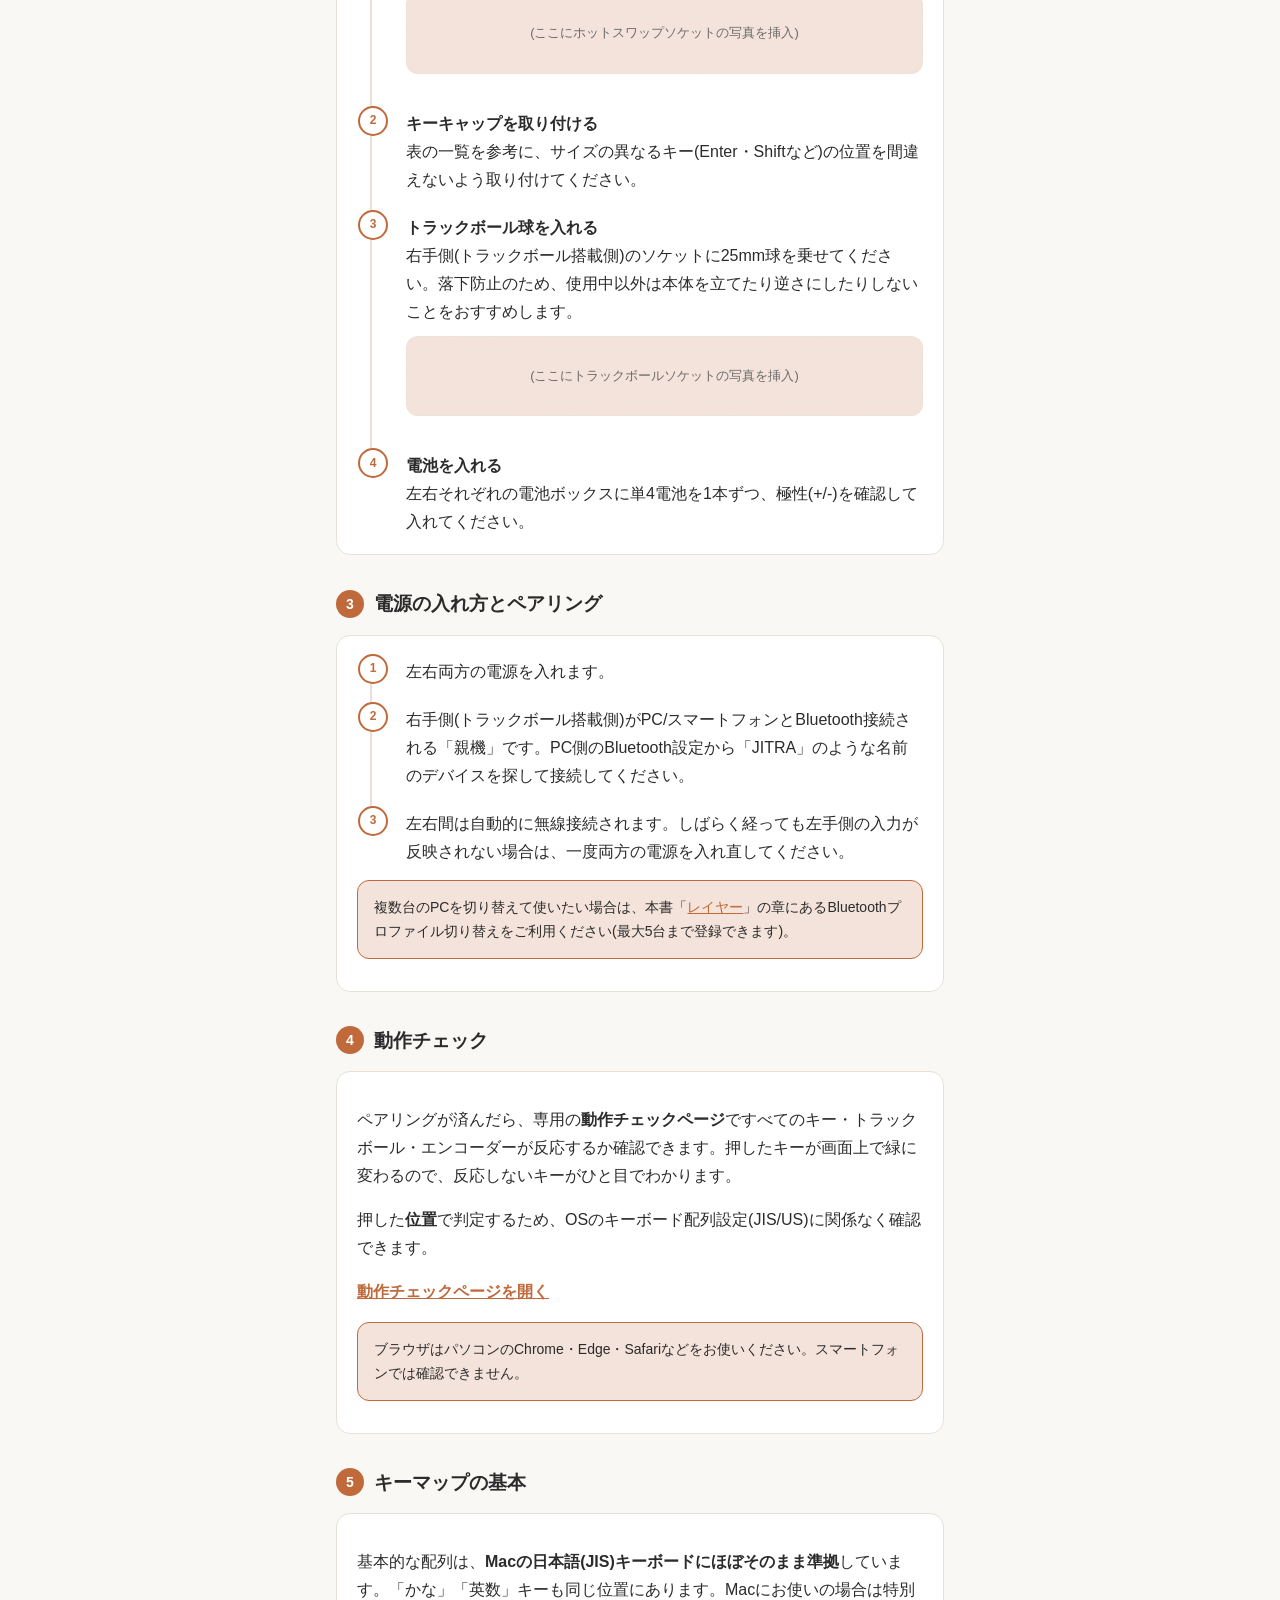
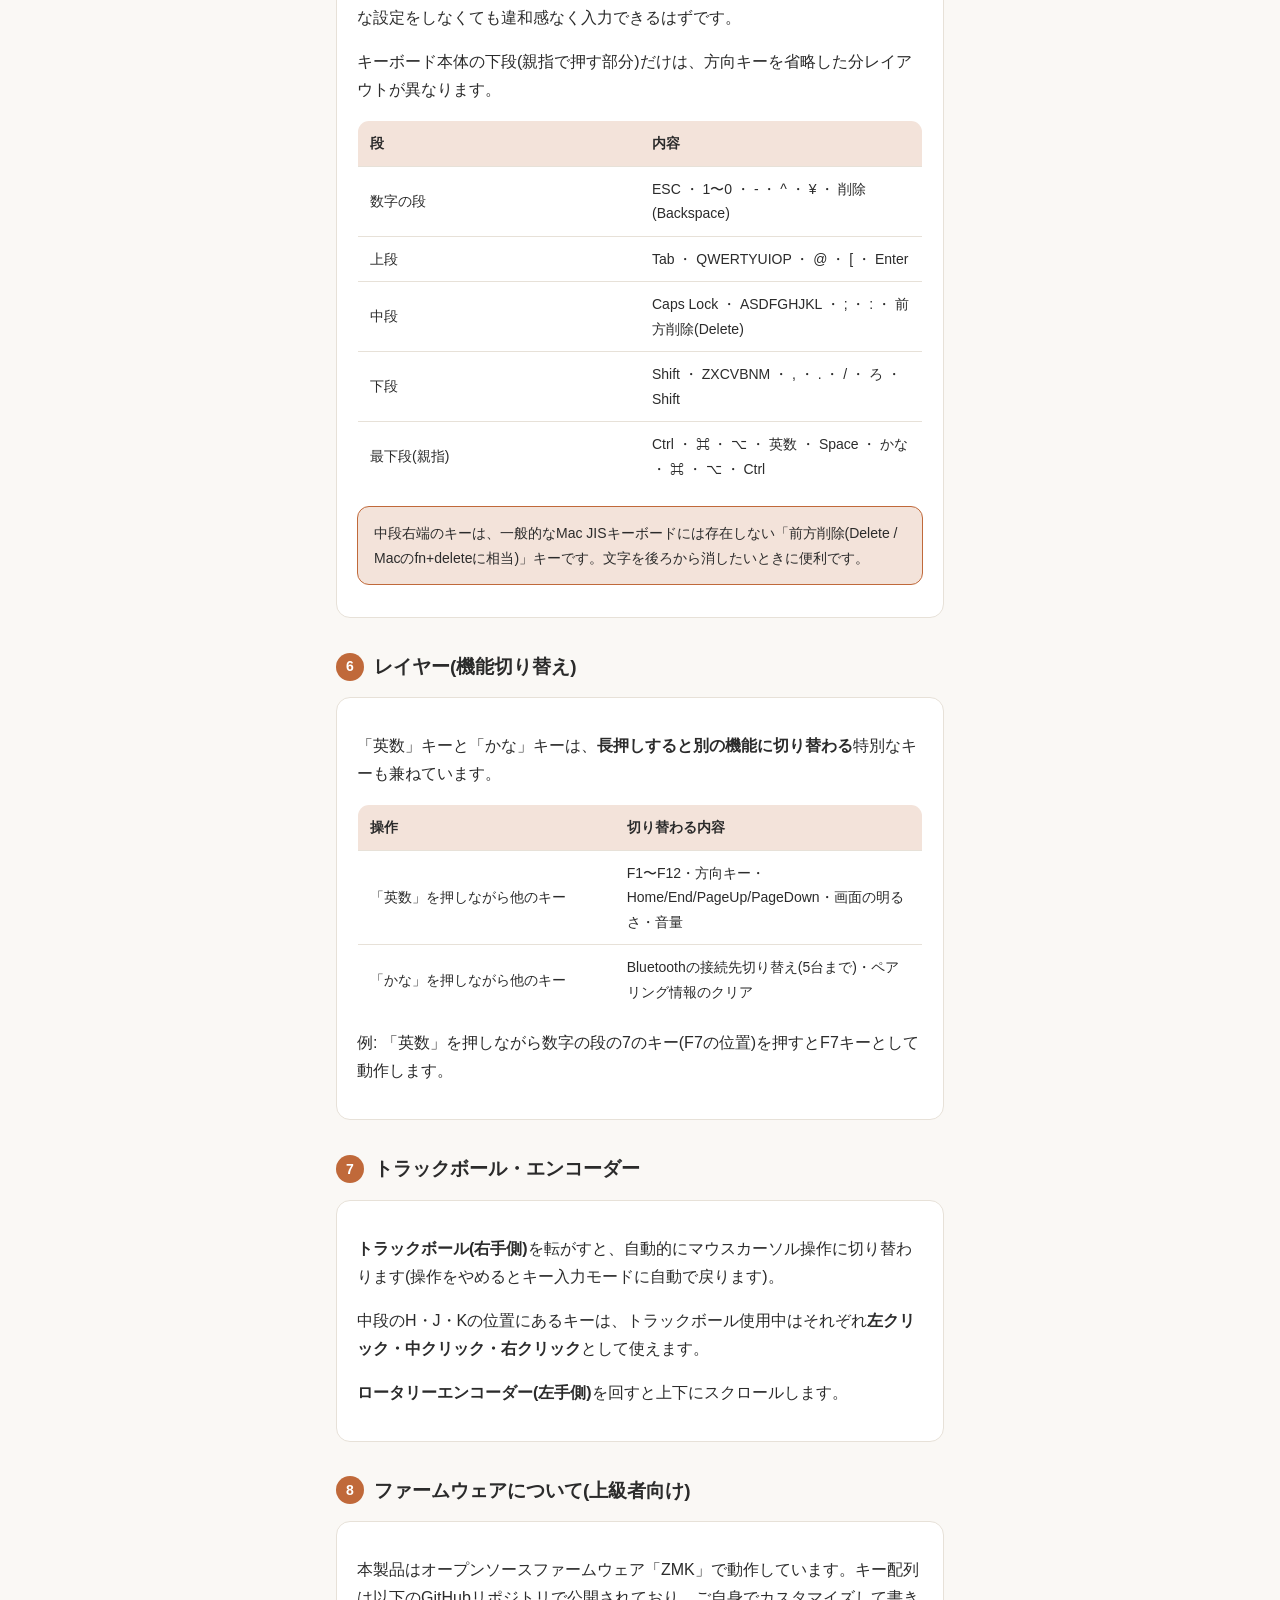
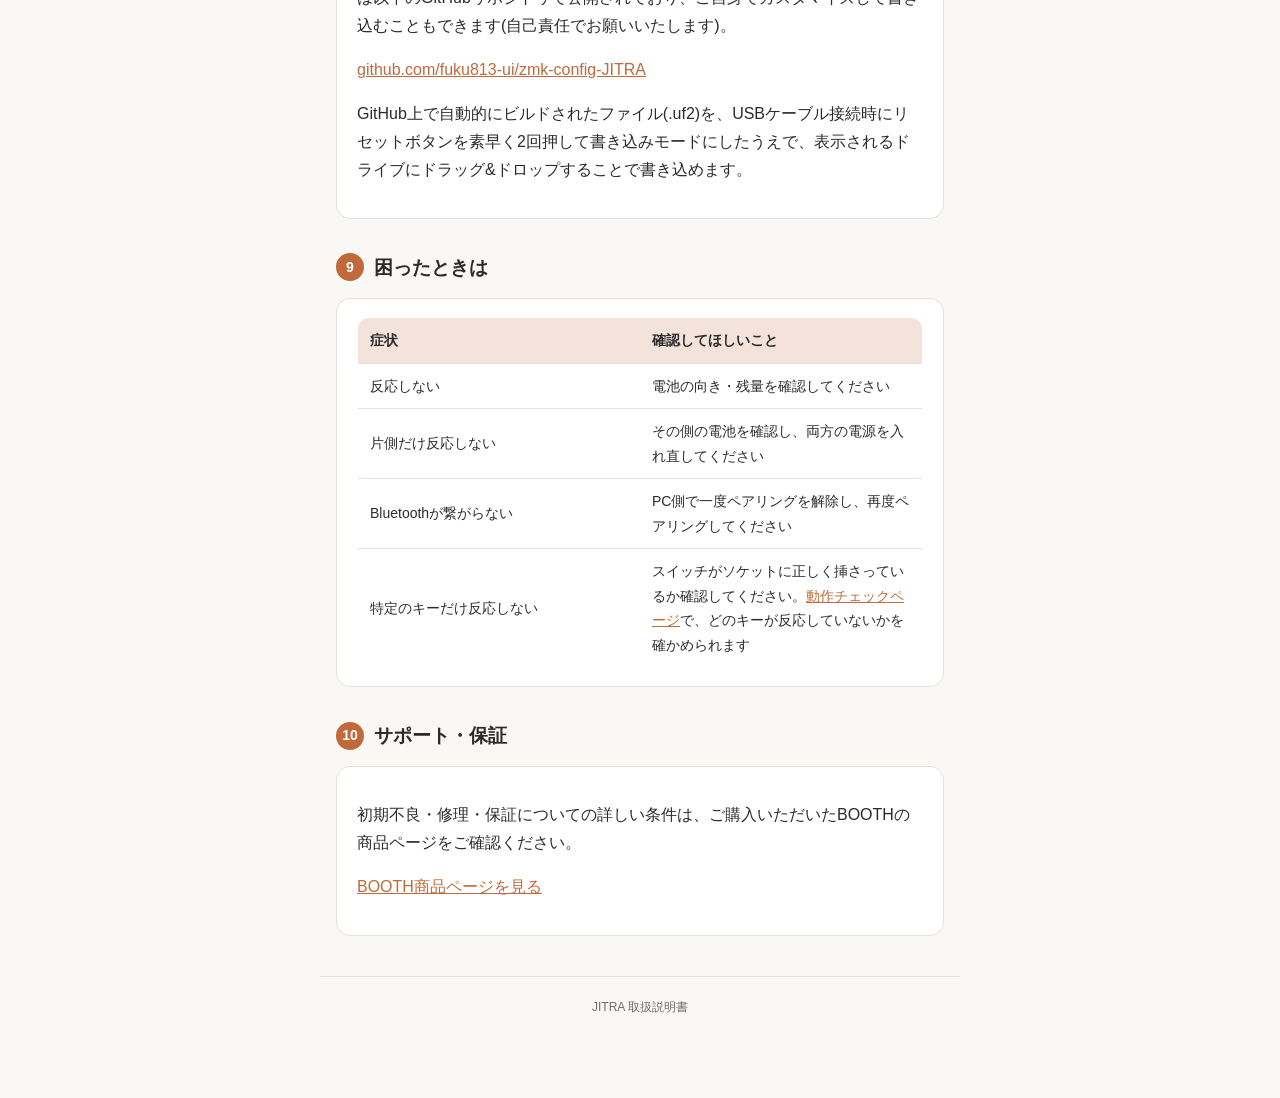
==== commit cb67deeb: "Add assembly and firmware guides for buyers Co-Authored-By: Claude Opus 5.5 <noreply@anthropic.com>" ====
--- a/docs/index.html
+++ b/docs/index.html
@@ -209,6 +209,14 @@
 </header>
 
 <main>
+
+  <nav class="toc">
+    <p>購入者向けガイド</p>
+    <ul style="margin: 0; padding-left: 20px;">
+      <li><a href="assembly.html">組み立てガイド</a></li>
+      <li><a href="firmware.html">キー配列・ファームウェア</a></li>
+    </ul>
+  </nav>
 
   <nav class="toc">
     <p>目次</p>
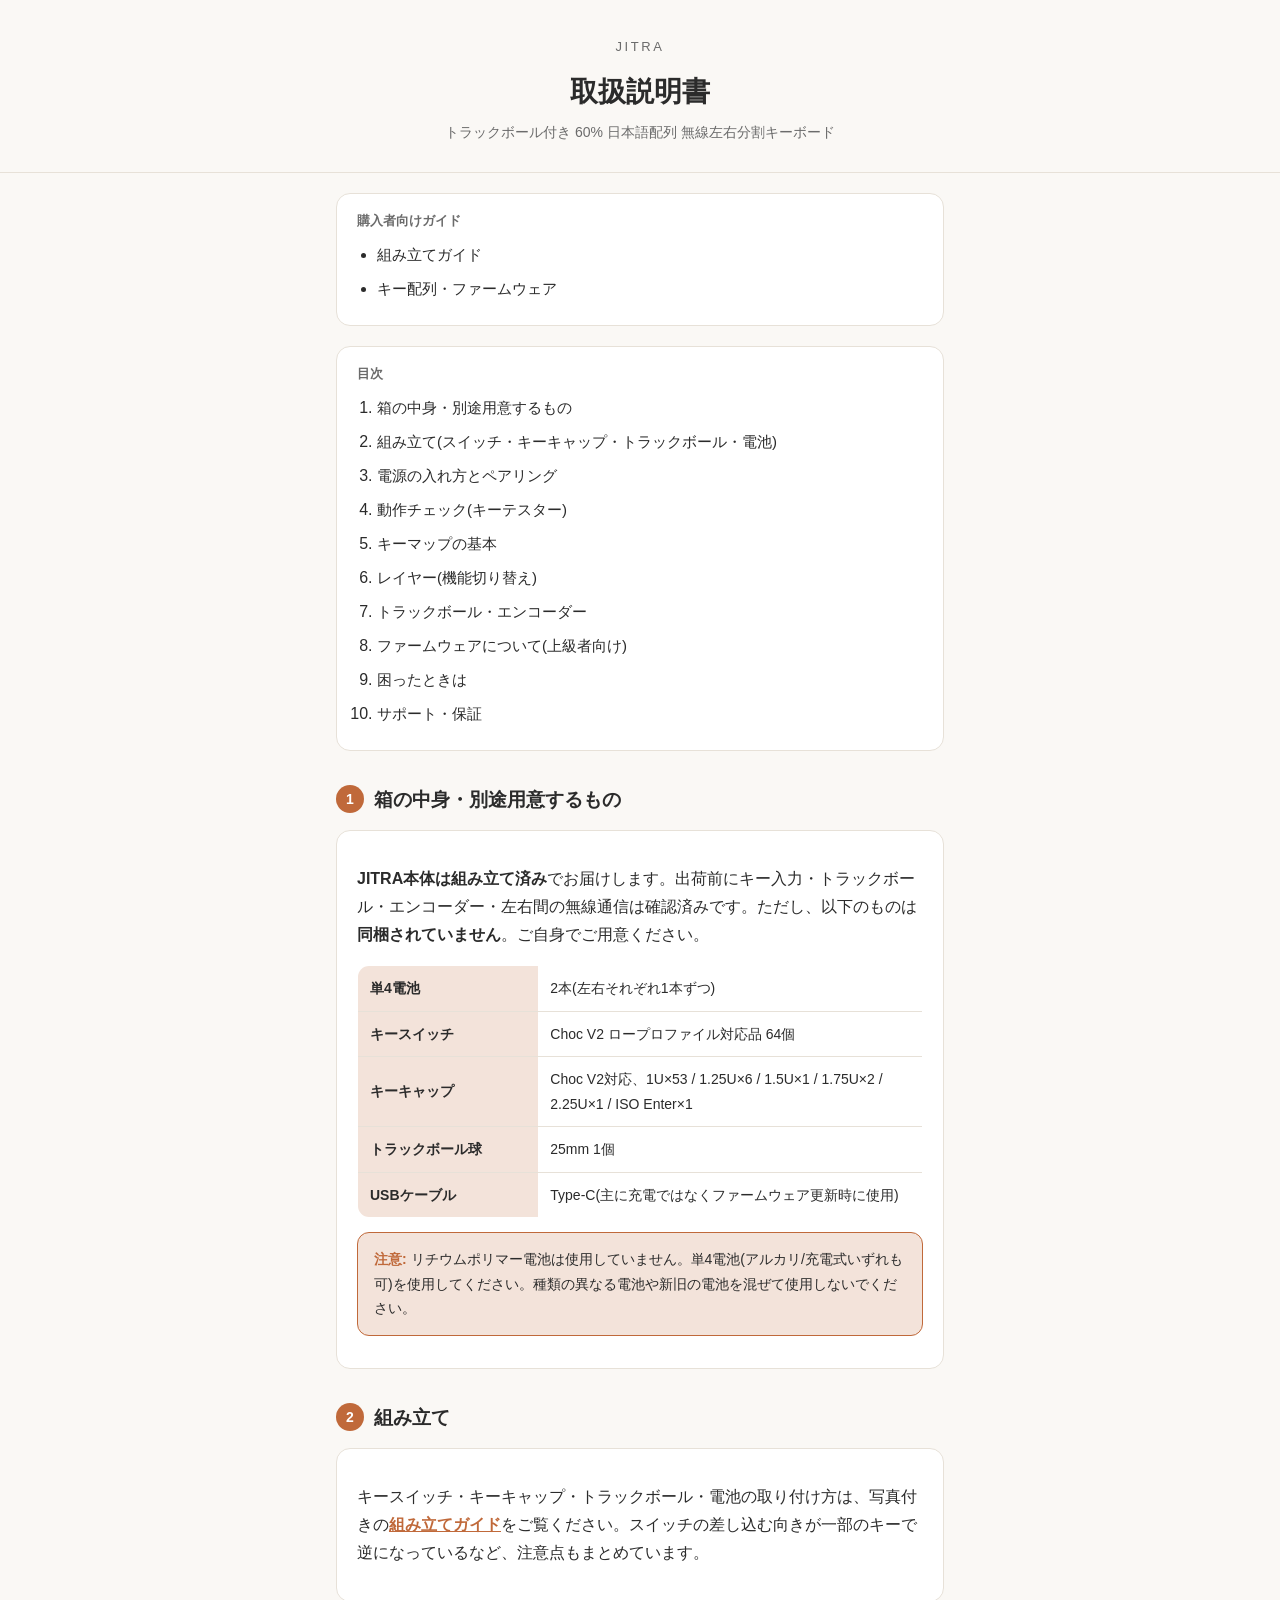
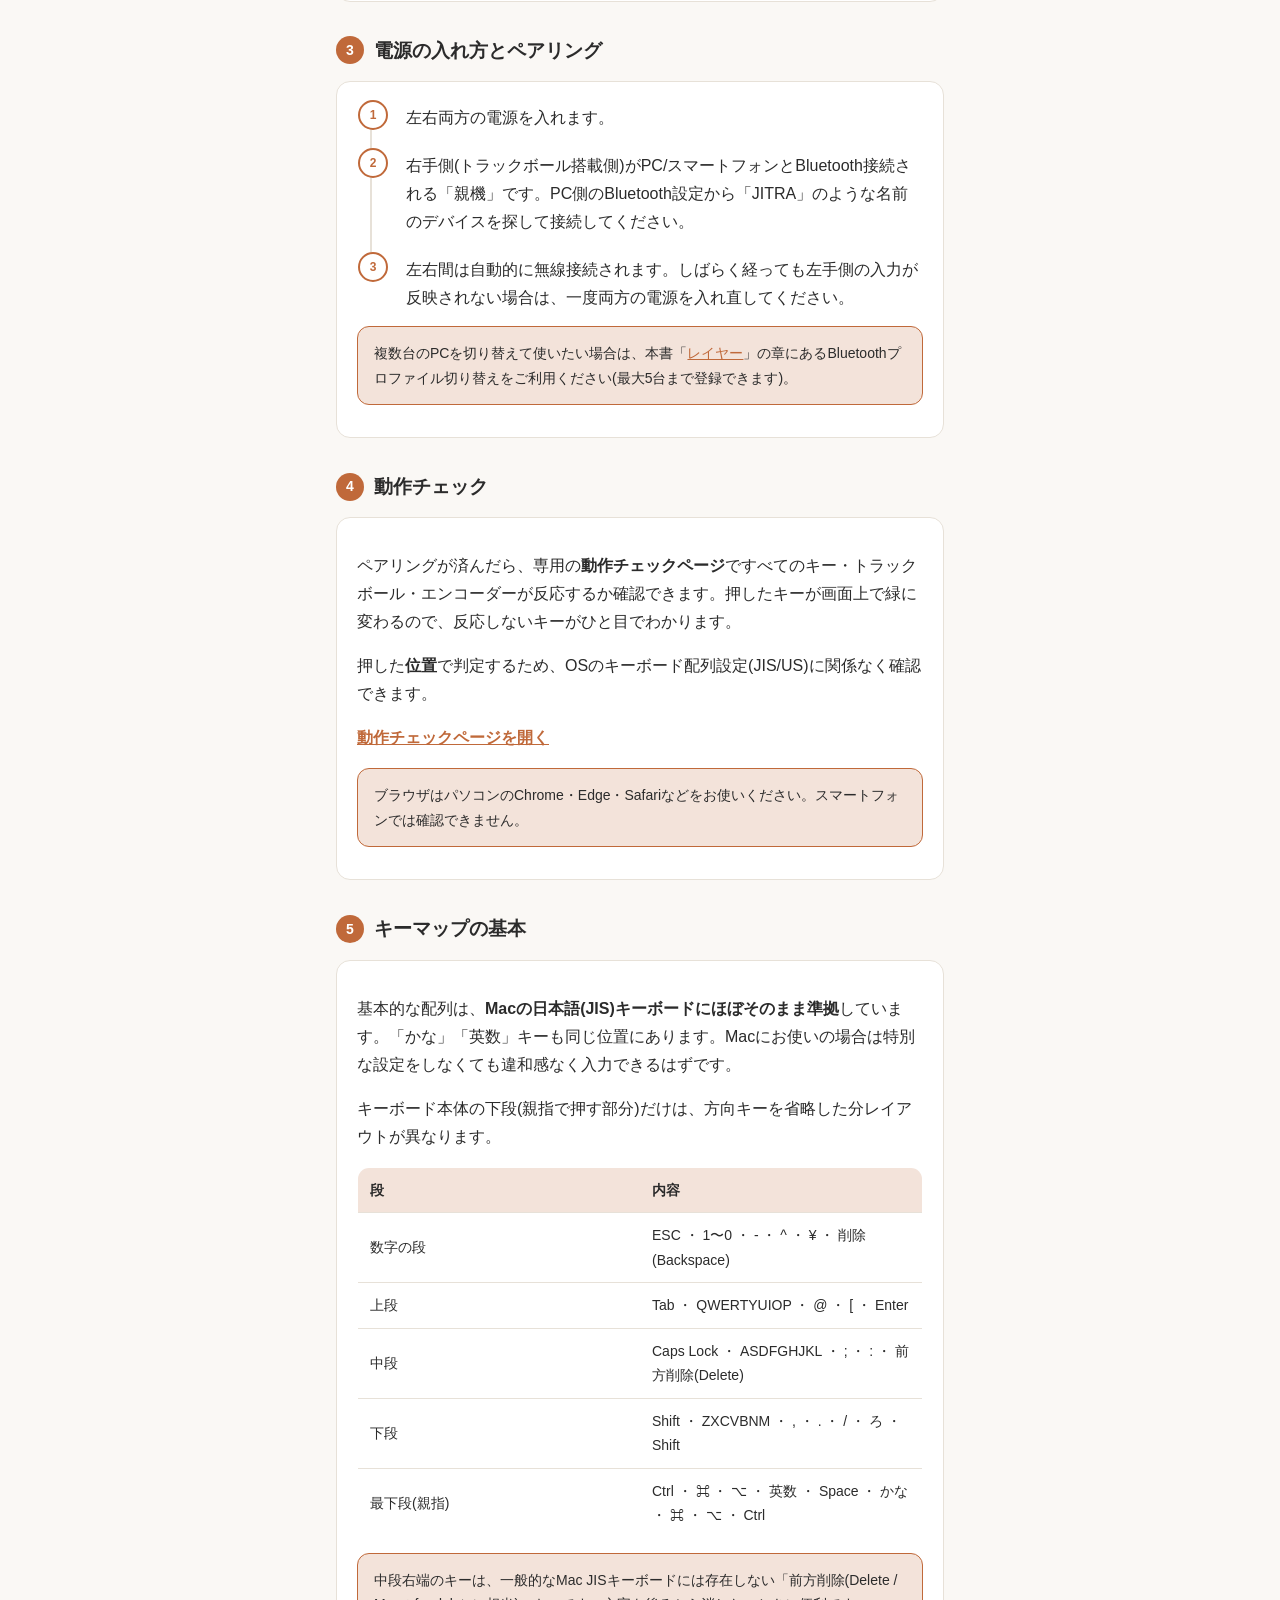
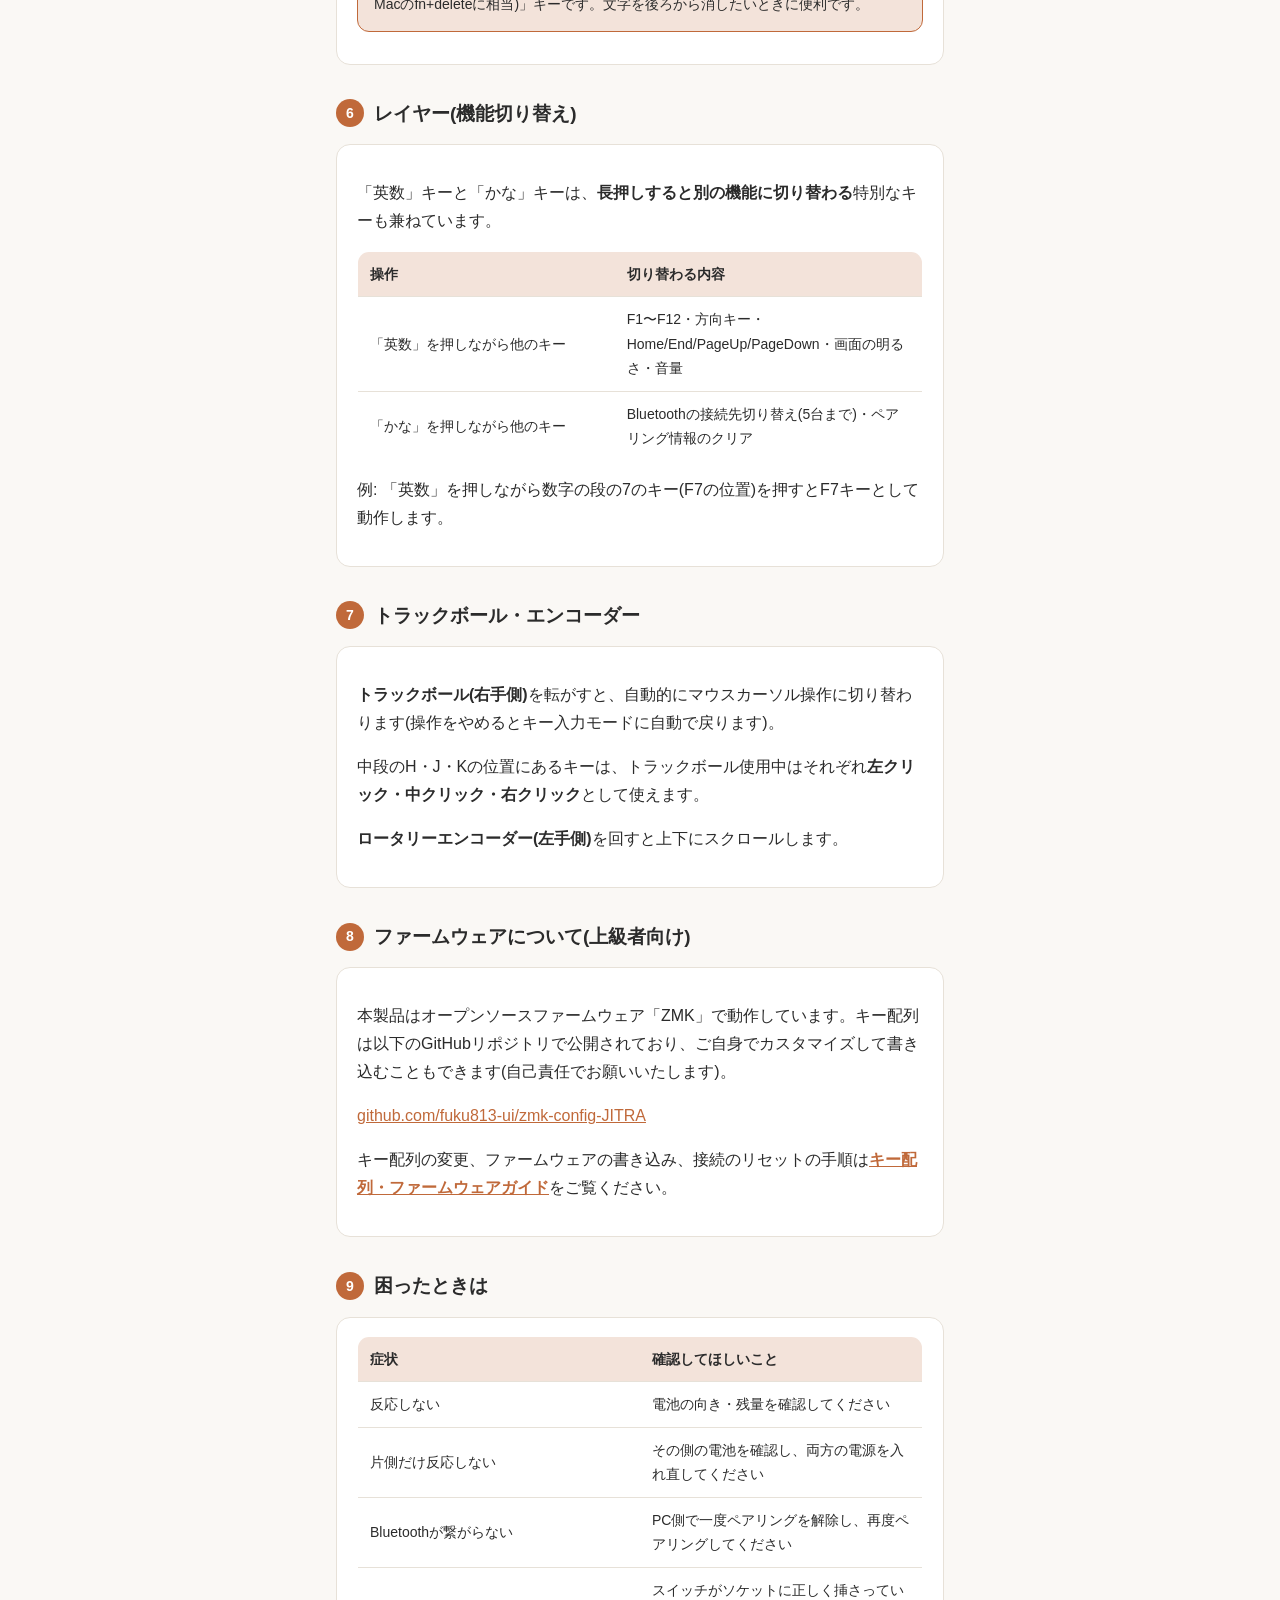
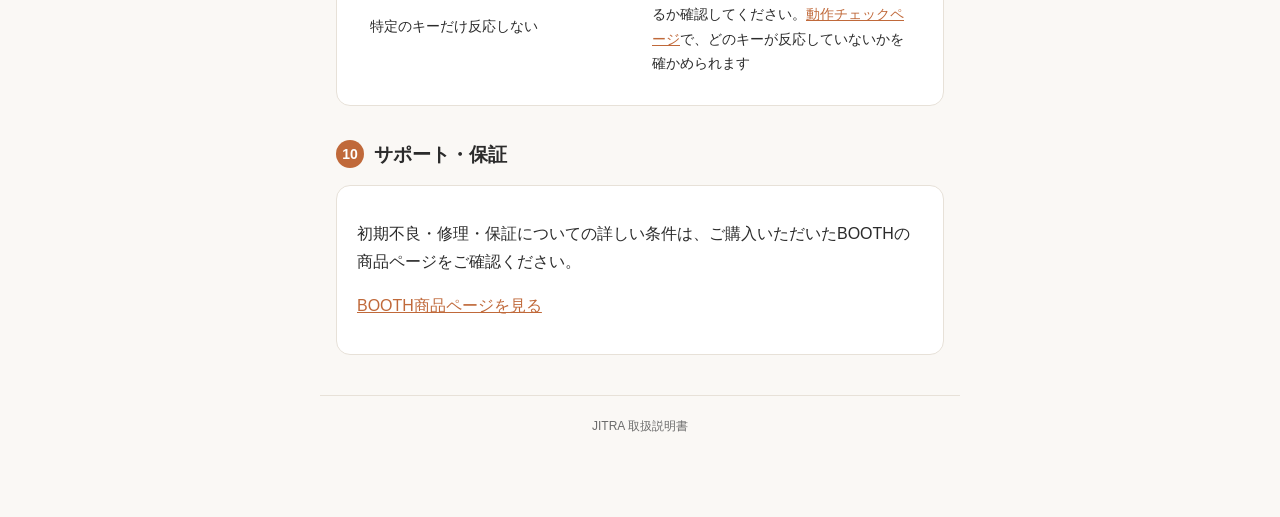
==== commit 99e12a19: "Guides: add key-test step; point manual to assembly and firmware guides - assembly.html: new step 9 " ====
--- a/docs/index.html
+++ b/docs/index.html
@@ -240,7 +240,7 @@
       <p><strong>JITRA本体は組み立て済み</strong>でお届けします。出荷前にキー入力・トラックボール・エンコーダー・左右間の無線通信は確認済みです。ただし、以下のものは<strong>同梱されていません</strong>。ご自身でご用意ください。</p>
       <table>
         <tr><th>単4電池</th><td>2本(左右それぞれ1本ずつ)</td></tr>
-        <tr><th>キースイッチ</th><td>Choc V2 ロープロファイル対応品 65個</td></tr>
+        <tr><th>キースイッチ</th><td>Choc V2 ロープロファイル対応品 64個</td></tr>
         <tr><th>キーキャップ</th><td>Choc V2対応、1U×53 / 1.25U×6 / 1.5U×1 / 1.75U×2 / 2.25U×1 / ISO Enter×1</td></tr>
         <tr><th>トラックボール球</th><td>25mm 1個</td></tr>
         <tr><th>USBケーブル</th><td>Type-C(主に充電ではなくファームウェア更新時に使用)</td></tr>
@@ -252,26 +252,7 @@
   <section id="assemble">
     <h2><span class="num">2</span>組み立て</h2>
     <div class="card">
-      <ul class="steps">
-        <li data-step="1">
-          <strong>キースイッチを取り付ける</strong><br>
-          本体はホットスワップソケット対応です。スイッチの向き(ピンの向き)を確認し、ソケットにまっすぐ押し込んでください。斜めに挿すとピンが曲がる原因になります。
-          <div class="photo-slot">(ここにホットスワップソケットの写真を挿入)</div>
-        </li>
-        <li data-step="2">
-          <strong>キーキャップを取り付ける</strong><br>
-          表の一覧を参考に、サイズの異なるキー(Enter・Shiftなど)の位置を間違えないよう取り付けてください。
-        </li>
-        <li data-step="3">
-          <strong>トラックボール球を入れる</strong><br>
-          右手側(トラックボール搭載側)のソケットに25mm球を乗せてください。落下防止のため、使用中以外は本体を立てたり逆さにしたりしないことをおすすめします。
-          <div class="photo-slot">(ここにトラックボールソケットの写真を挿入)</div>
-        </li>
-        <li data-step="4">
-          <strong>電池を入れる</strong><br>
-          左右それぞれの電池ボックスに単4電池を1本ずつ、極性(+/-)を確認して入れてください。
-        </li>
-      </ul>
+      <p>キースイッチ・キーキャップ・トラックボール・電池の取り付け方は、写真付きの<a href="assembly.html"><strong>組み立てガイド</strong></a>をご覧ください。スイッチの差し込む向きが一部のキーで逆になっているなど、注意点もまとめています。</p>
     </div>
   </section>
 
@@ -347,7 +328,7 @@
     <div class="card">
       <p>本製品はオープンソースファームウェア「ZMK」で動作しています。キー配列は以下のGitHubリポジトリで公開されており、ご自身でカスタマイズして書き込むこともできます(自己責任でお願いいたします)。</p>
       <p><a href="https://github.com/fuku813-ui/zmk-config-JITRA" target="_blank" rel="noopener">github.com/fuku813-ui/zmk-config-JITRA</a></p>
-      <p>GitHub上で自動的にビルドされたファイル(.uf2)を、USBケーブル接続時にリセットボタンを素早く2回押して書き込みモードにしたうえで、表示されるドライブにドラッグ&ドロップすることで書き込めます。</p>
+      <p>キー配列の変更、ファームウェアの書き込み、接続のリセットの手順は<a href="firmware.html"><strong>キー配列・ファームウェアガイド</strong></a>をご覧ください。</p>
     </div>
   </section>
 
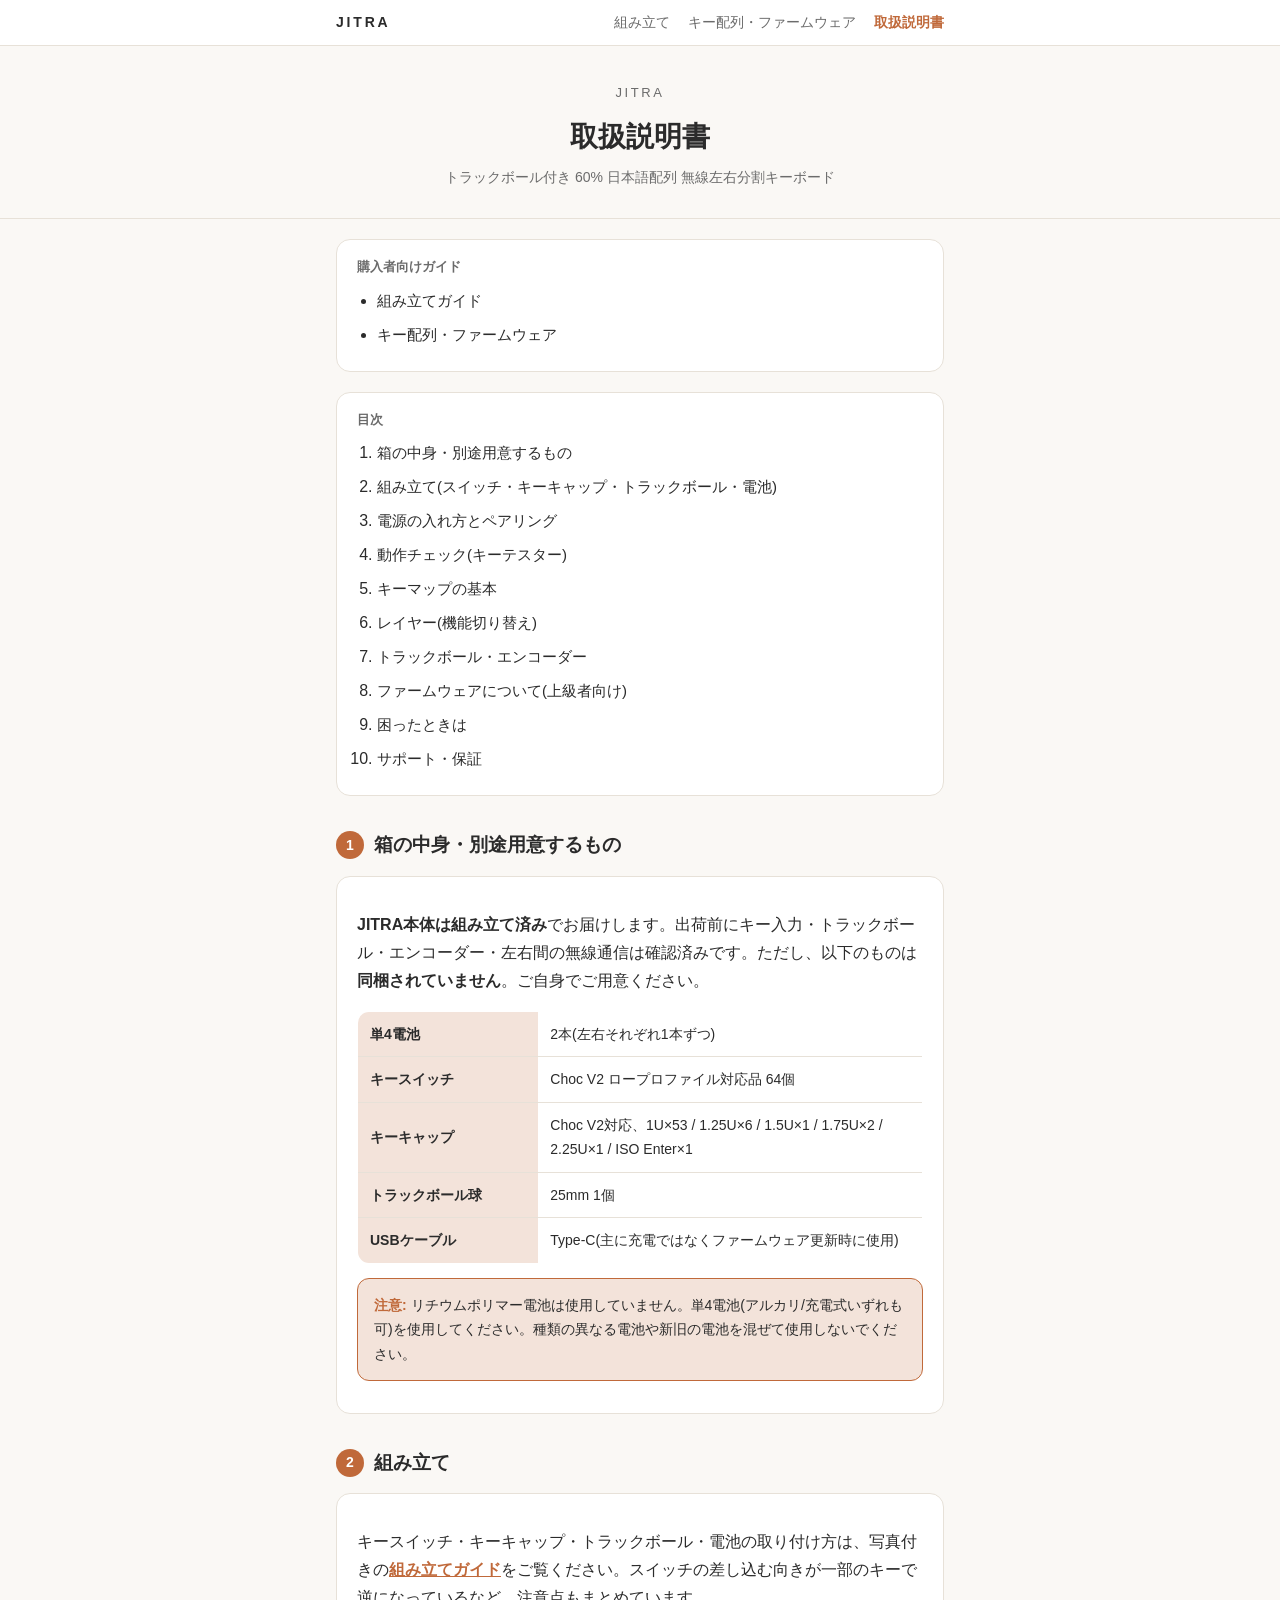
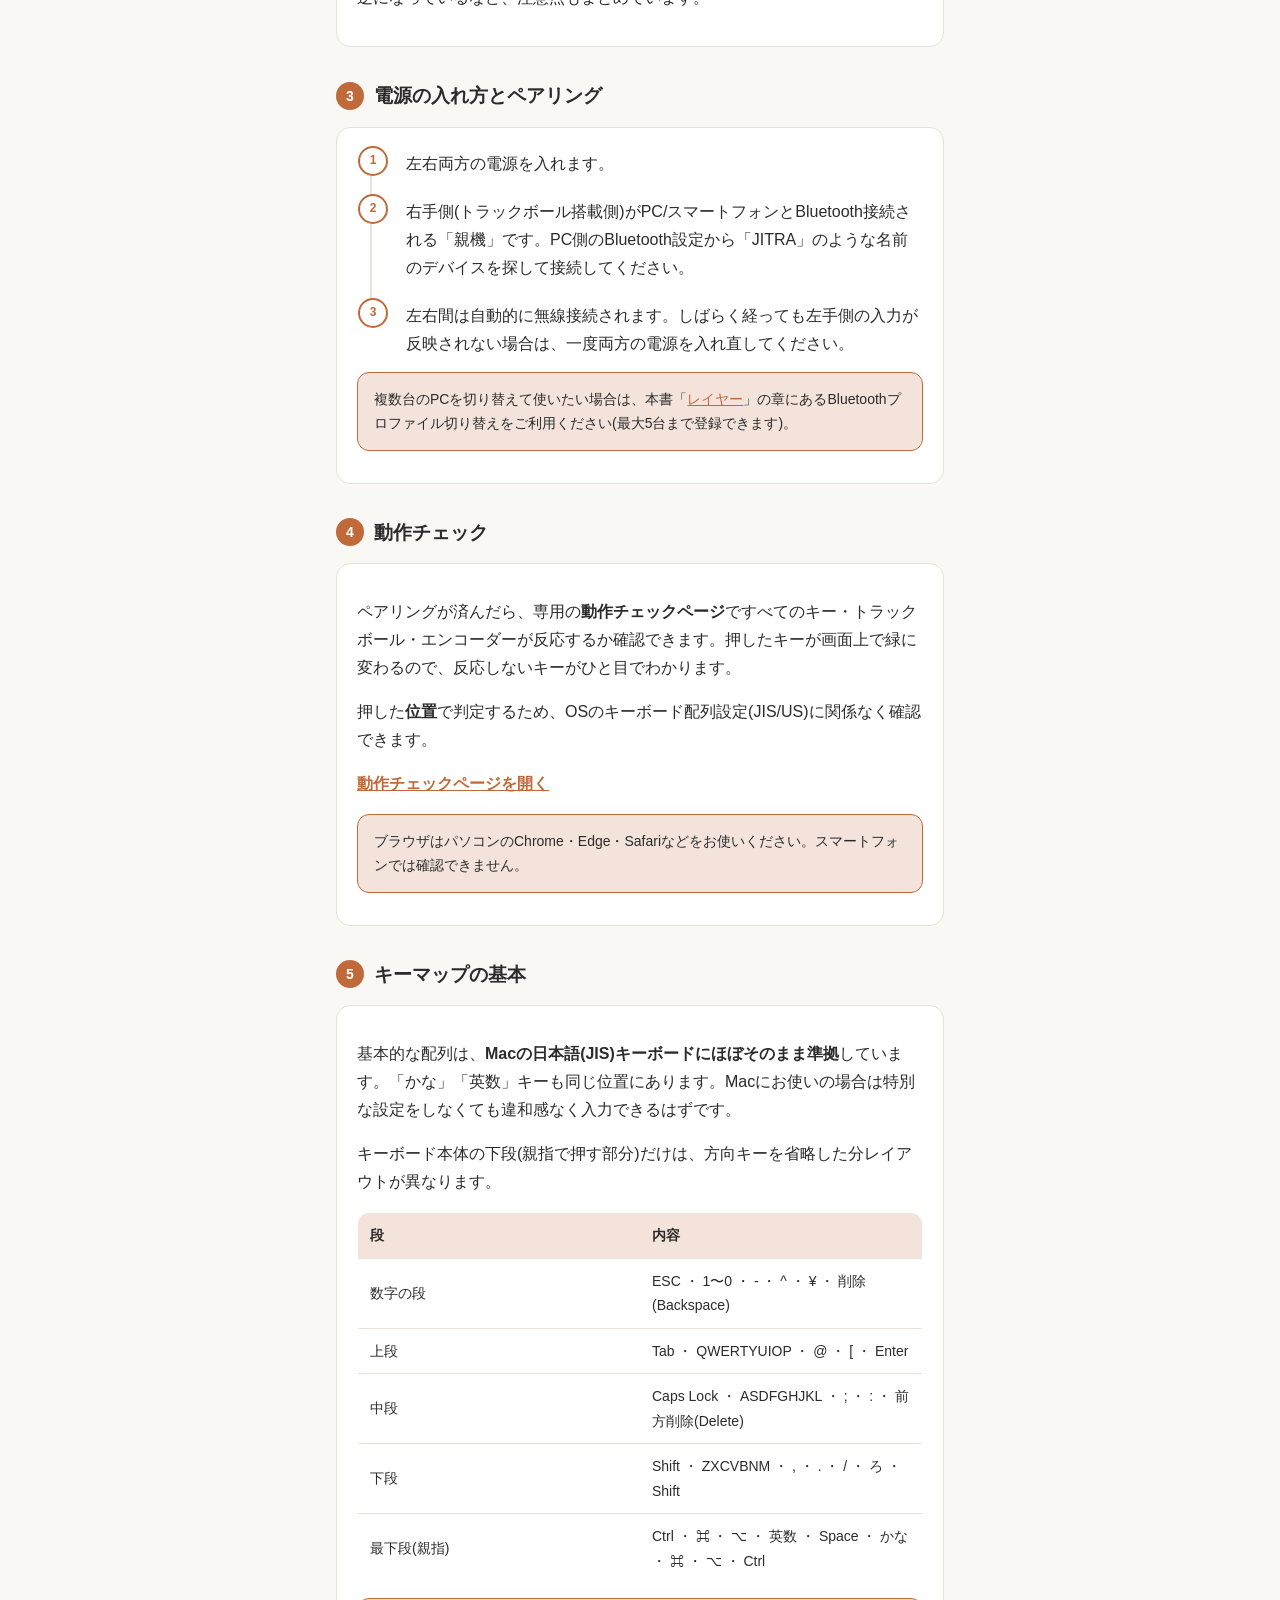
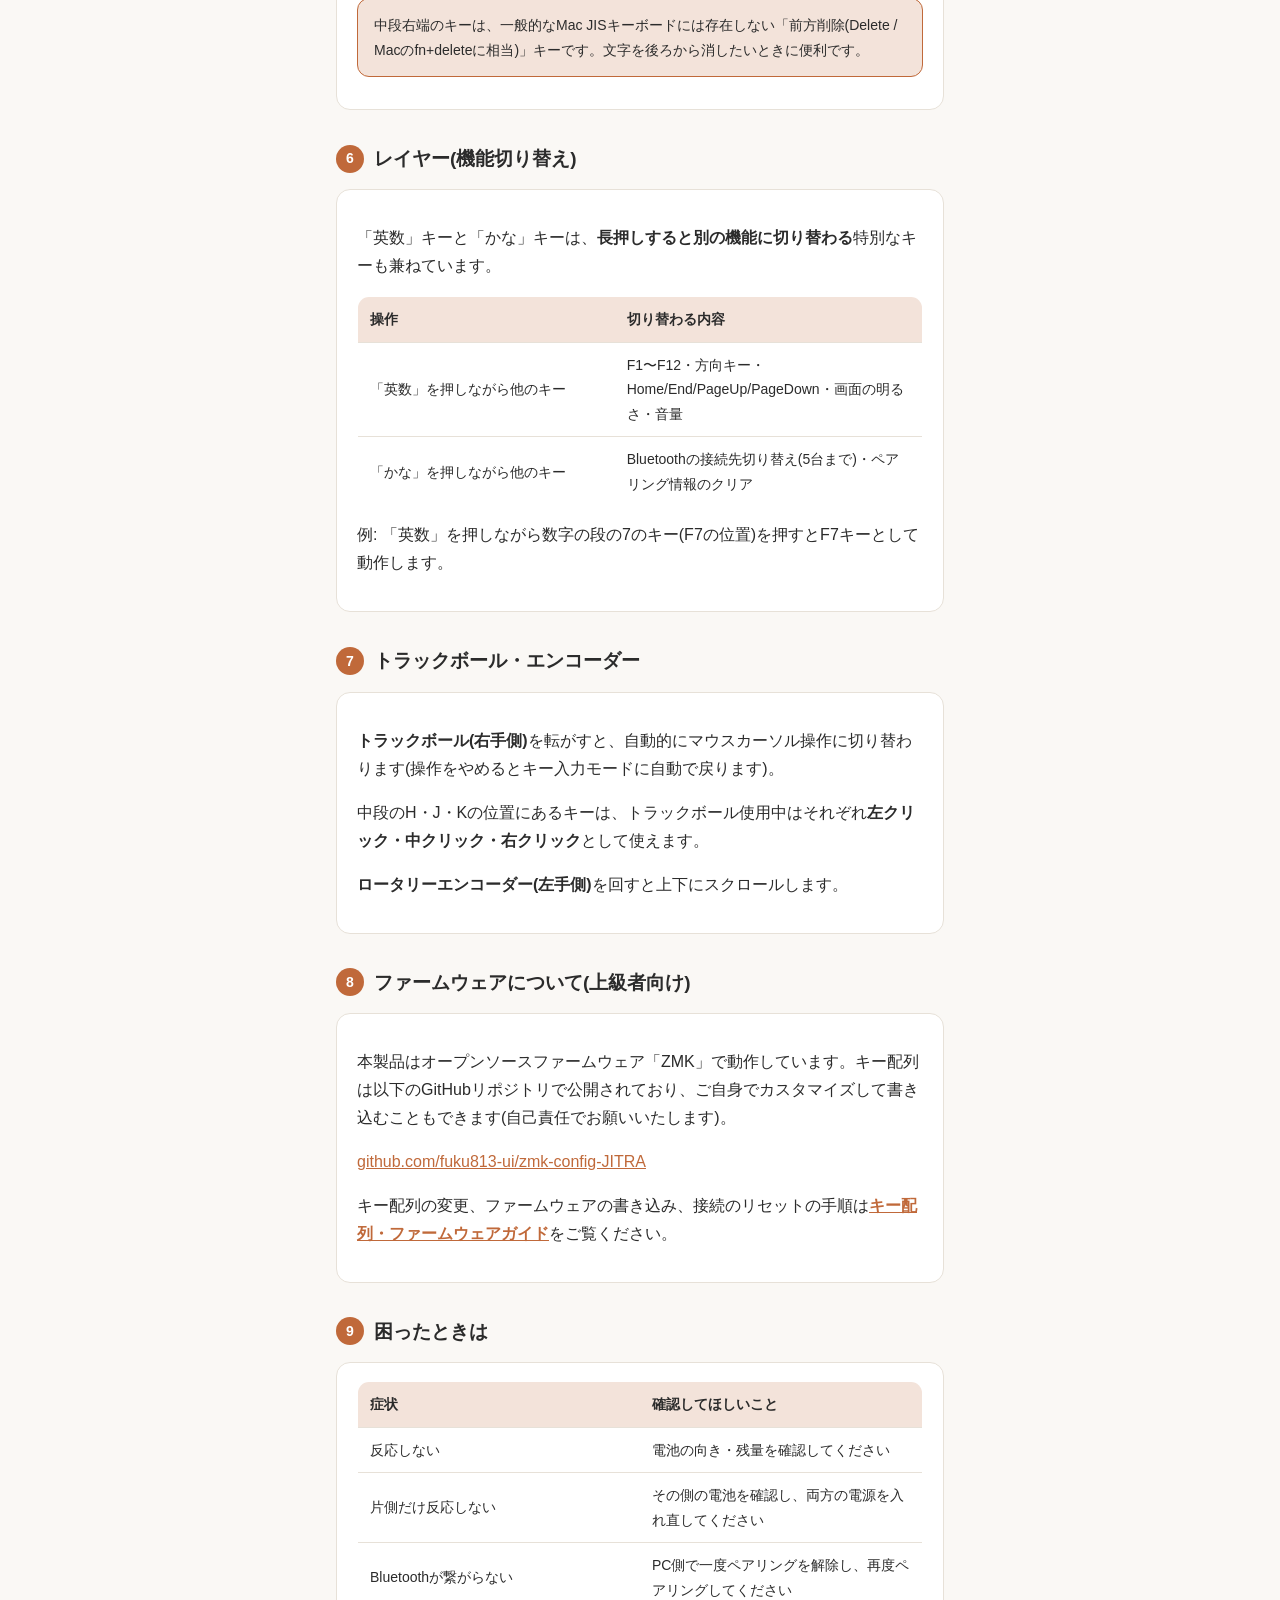
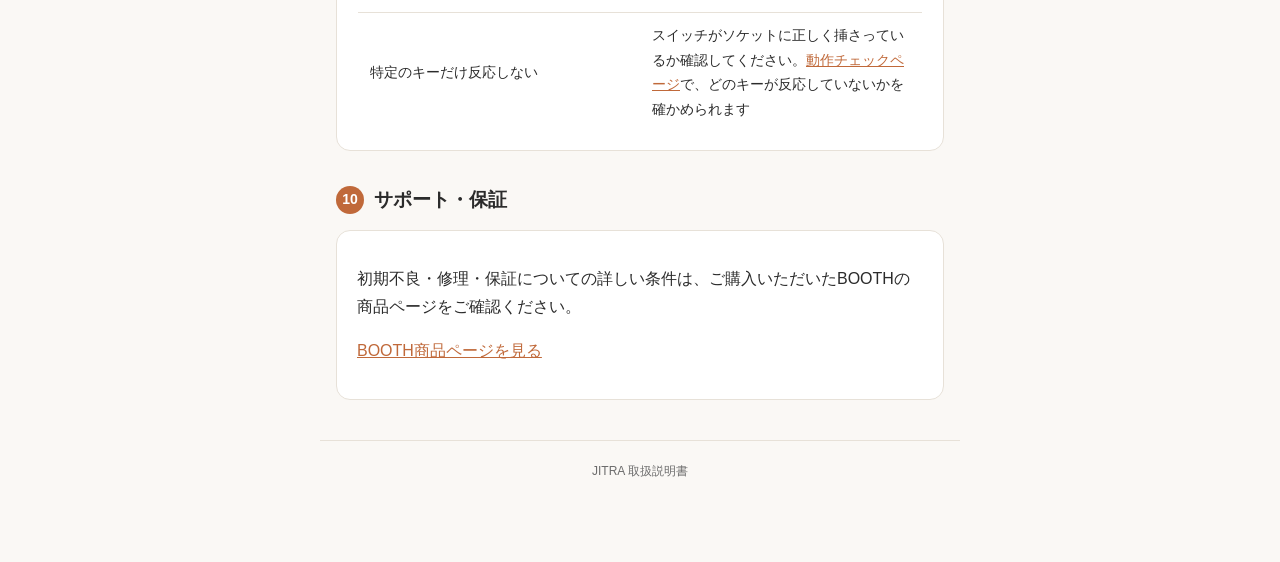
==== commit b8f164ab: "Guides: keymap diagrams, BT troubleshooting, nav bar on manual - assembly.html: drop keycap-hint and" ====
--- a/docs/index.html
+++ b/docs/index.html
@@ -34,6 +34,11 @@
     line-height: 1.75;
     padding-bottom: 60px;
   }
+  .topbar { border-bottom: 1px solid var(--line); background: var(--card); }
+  .topbar .in { max-width: 640px; margin: 0 auto; padding: 10px 16px; display: flex; flex-wrap: wrap; gap: 6px 18px; align-items: center; font-size: 14px; }
+  .topbar .brand { font-weight: 700; letter-spacing: 0.2em; margin-right: auto; color: var(--text); text-decoration: none; }
+  .topbar a { color: var(--muted); text-decoration: none; }
+  .topbar a[aria-current="page"] { color: var(--accent); font-weight: 600; }
   header {
     padding: 36px 20px 28px;
     text-align: center;
@@ -202,6 +207,13 @@
 </head>
 <body>
 
+<div class="topbar"><div class="in">
+  <a class="brand" href="index.html">JITRA</a>
+  <a href="assembly.html">組み立て</a>
+  <a href="firmware.html">キー配列・ファームウェア</a>
+  <a href="index.html" aria-current="page">取扱説明書</a>
+</div></div>
+
 <header>
   <div class="logo">JITRA</div>
   <h1>取扱説明書</h1>
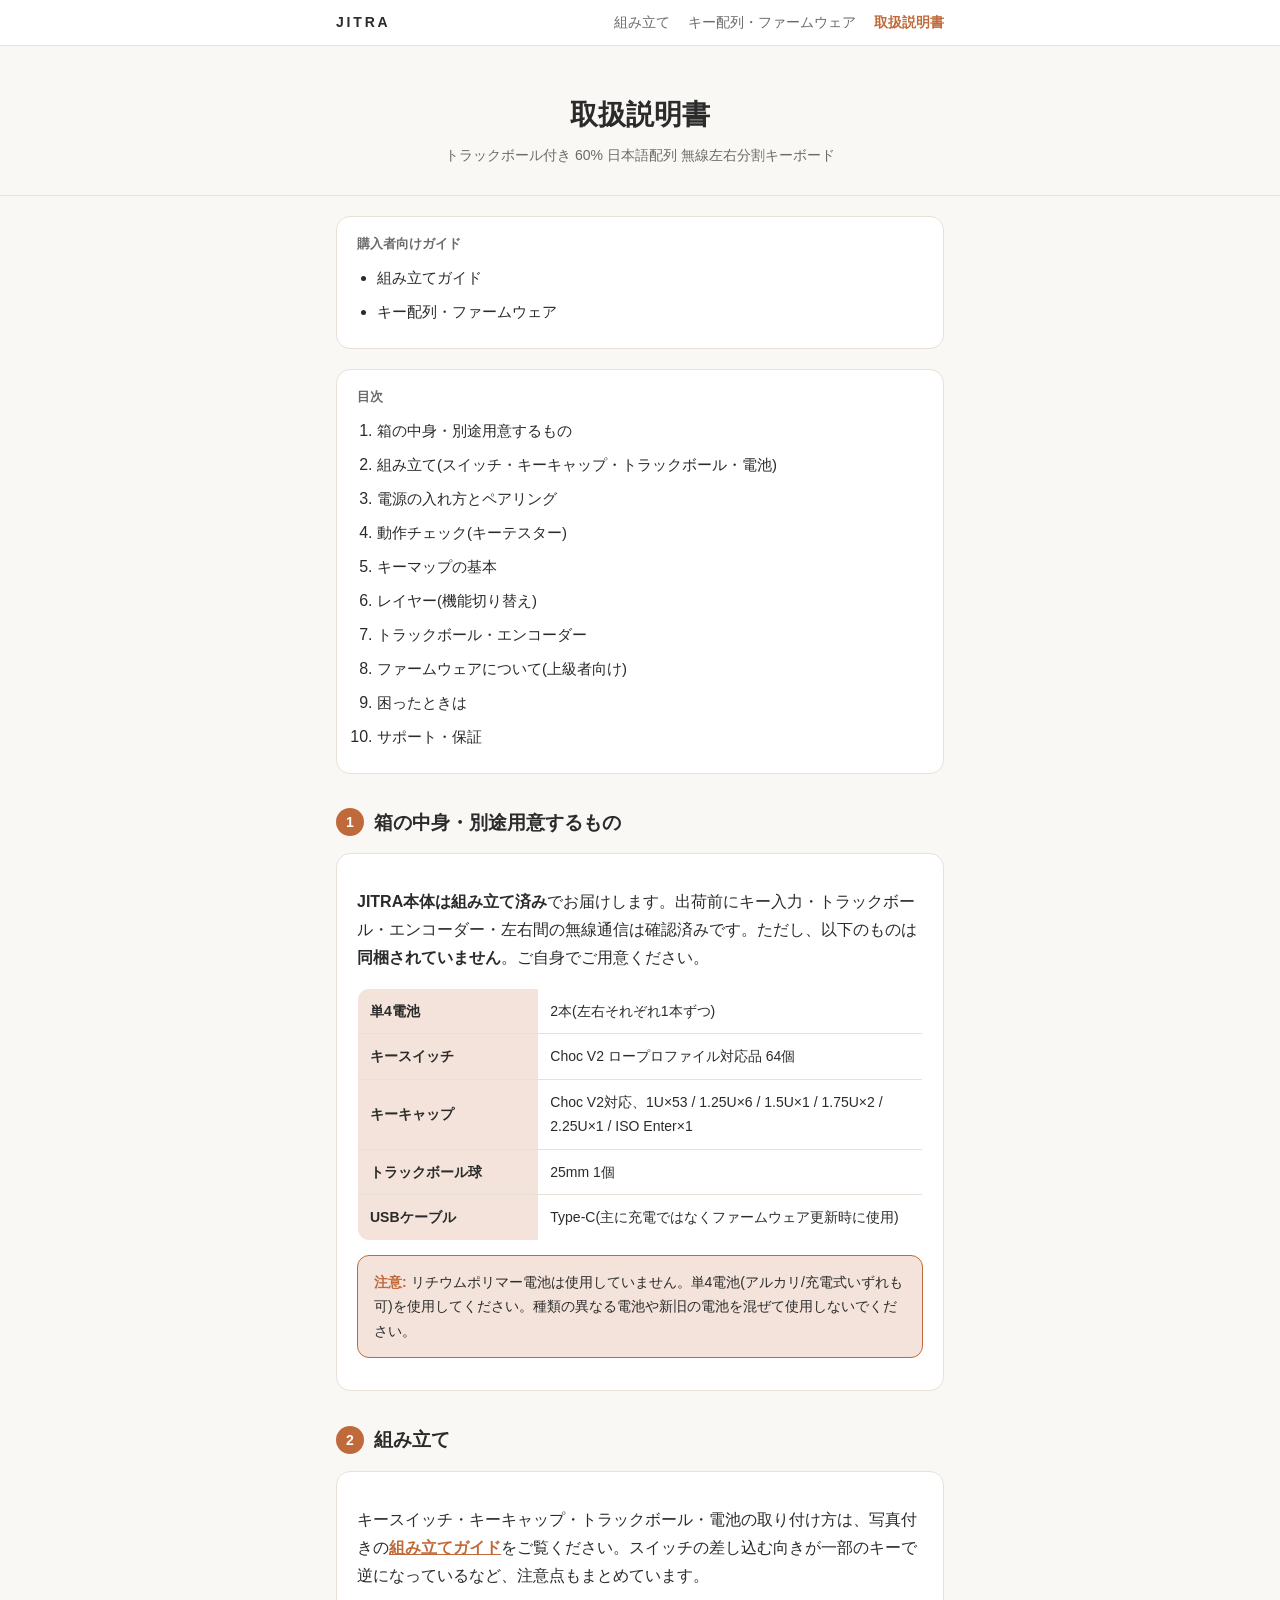
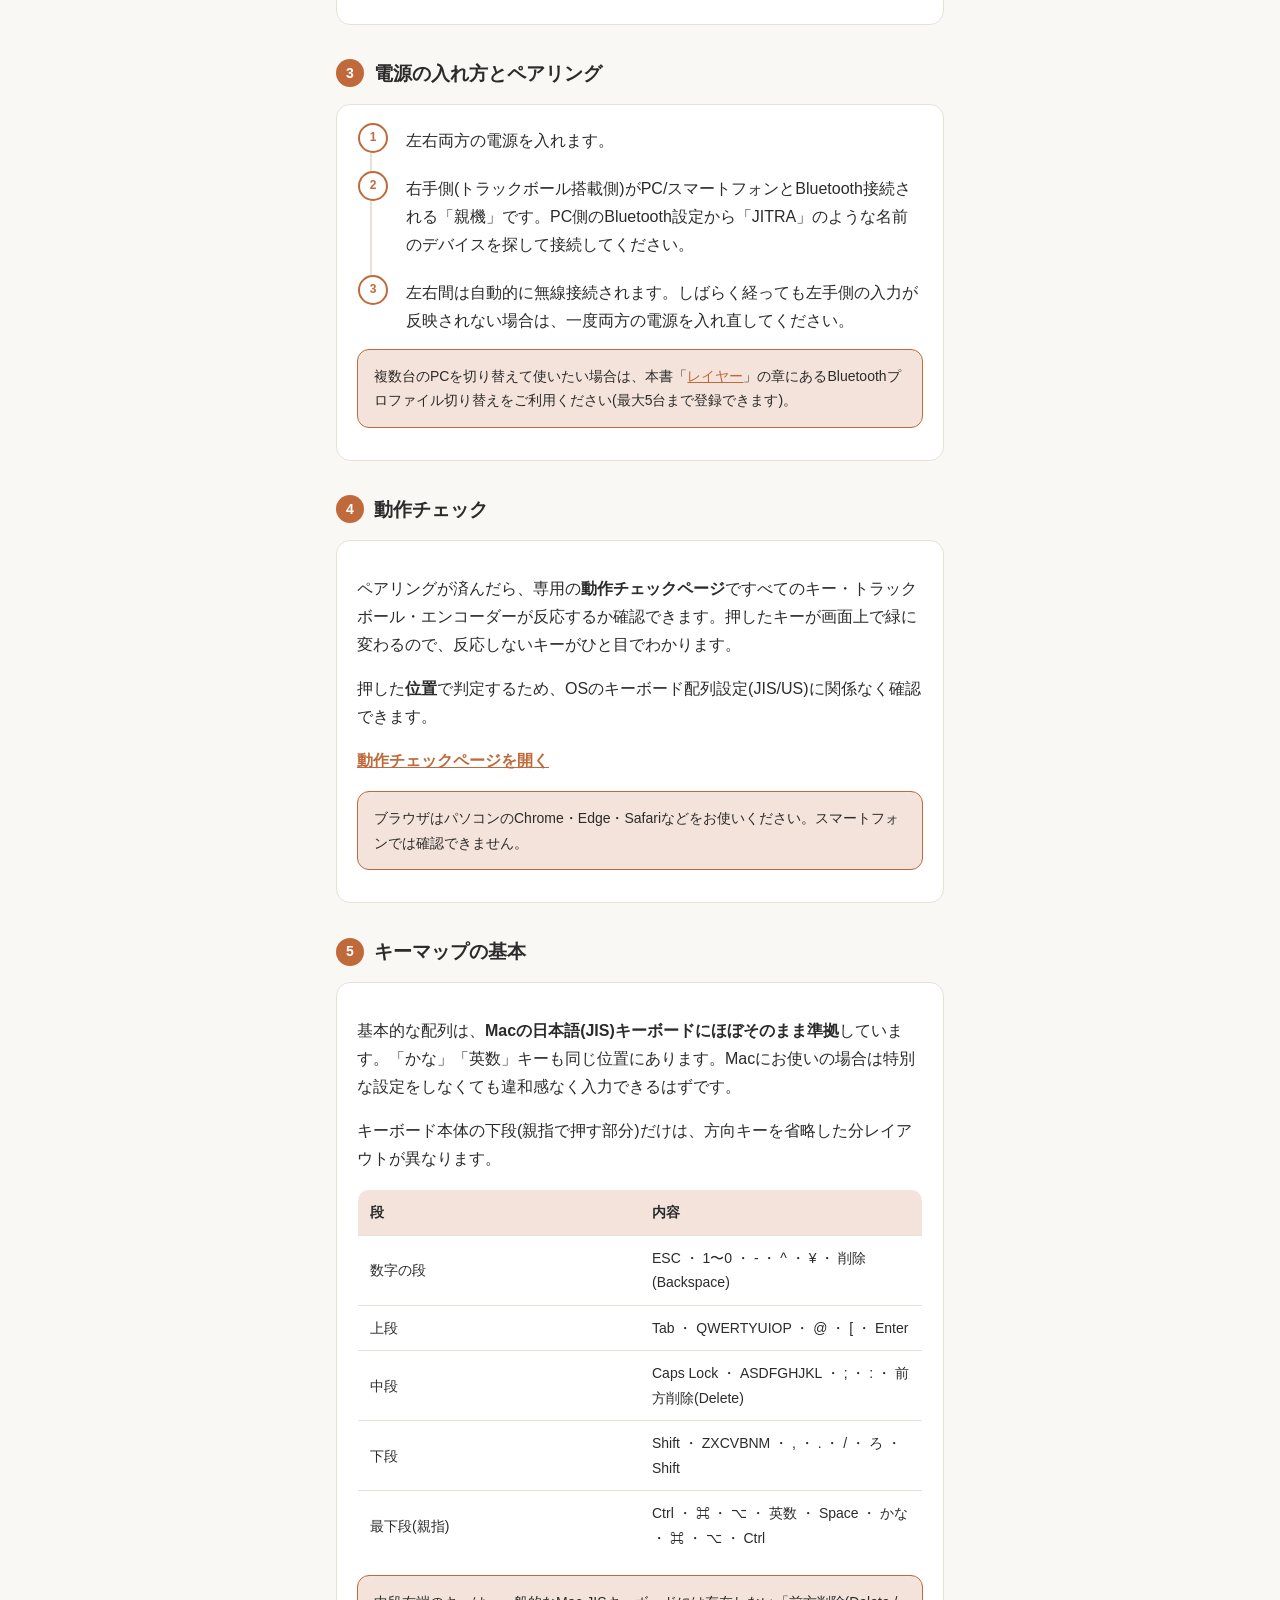
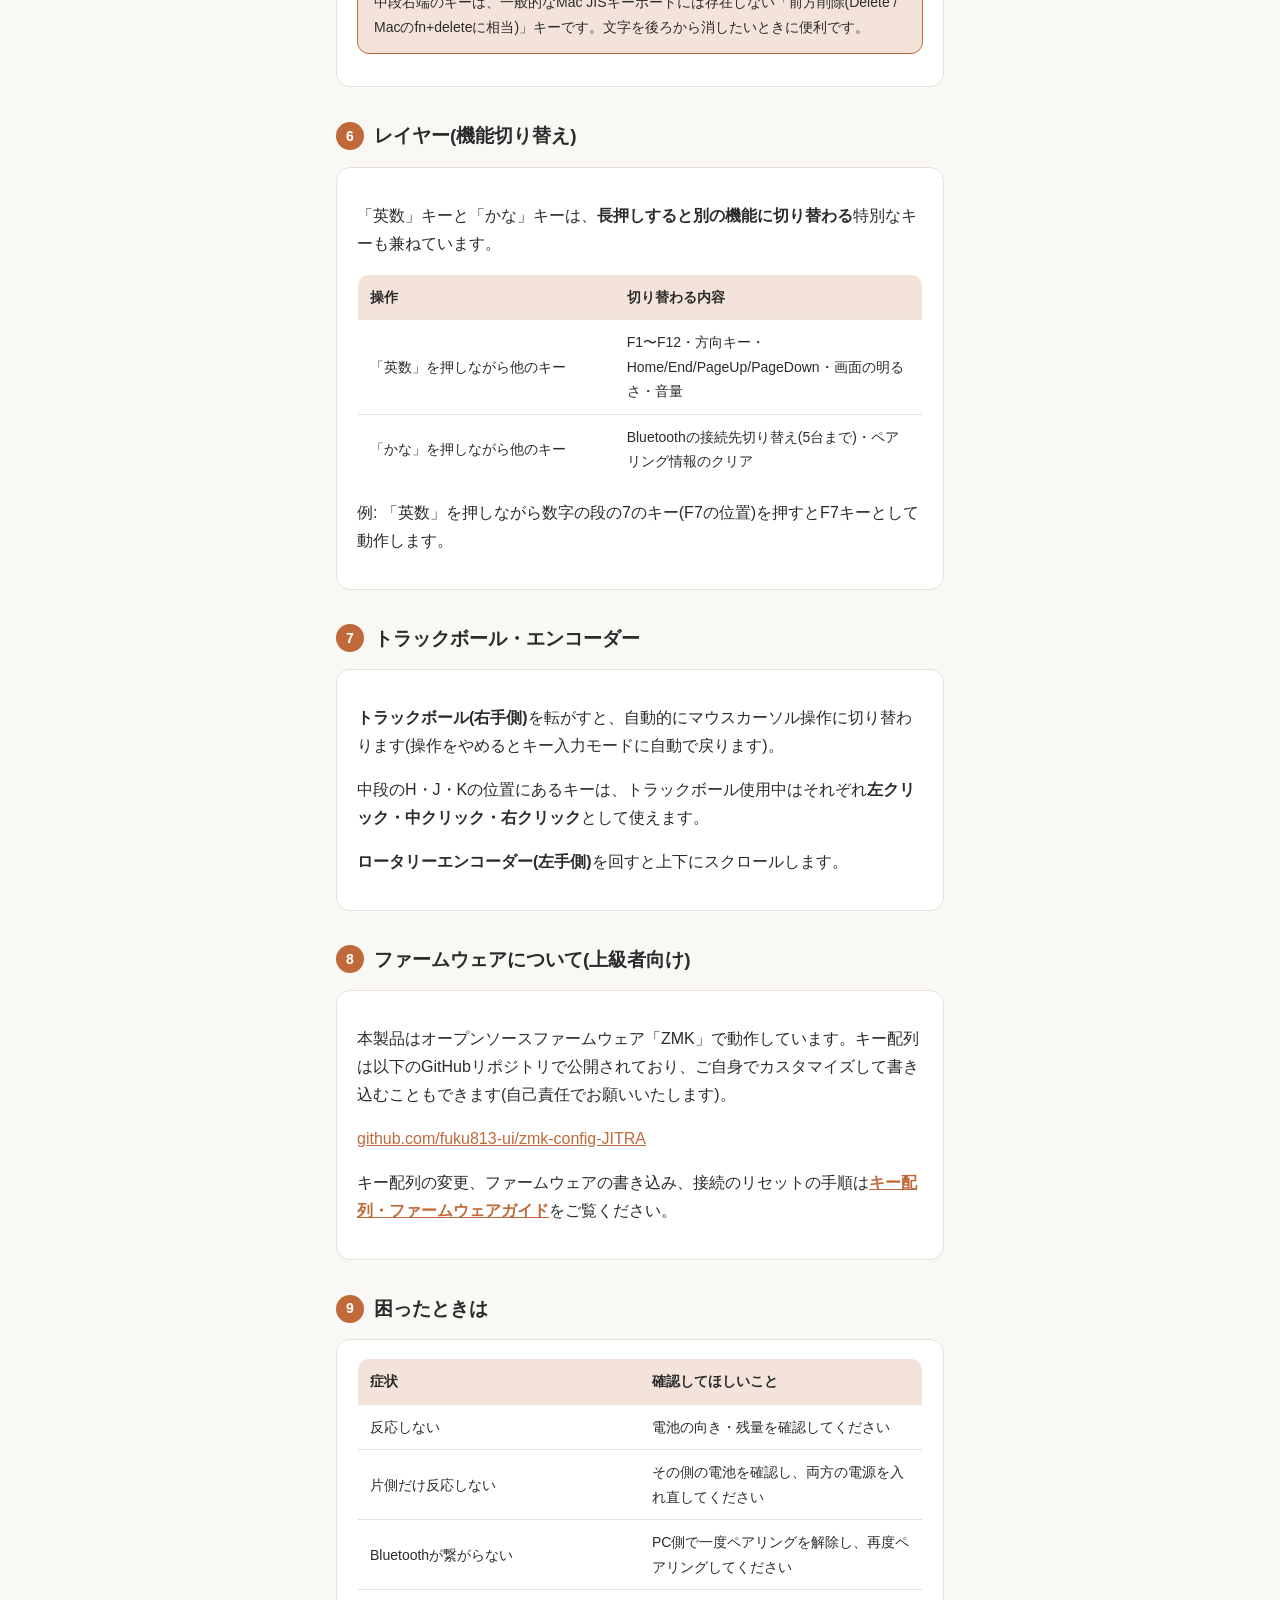
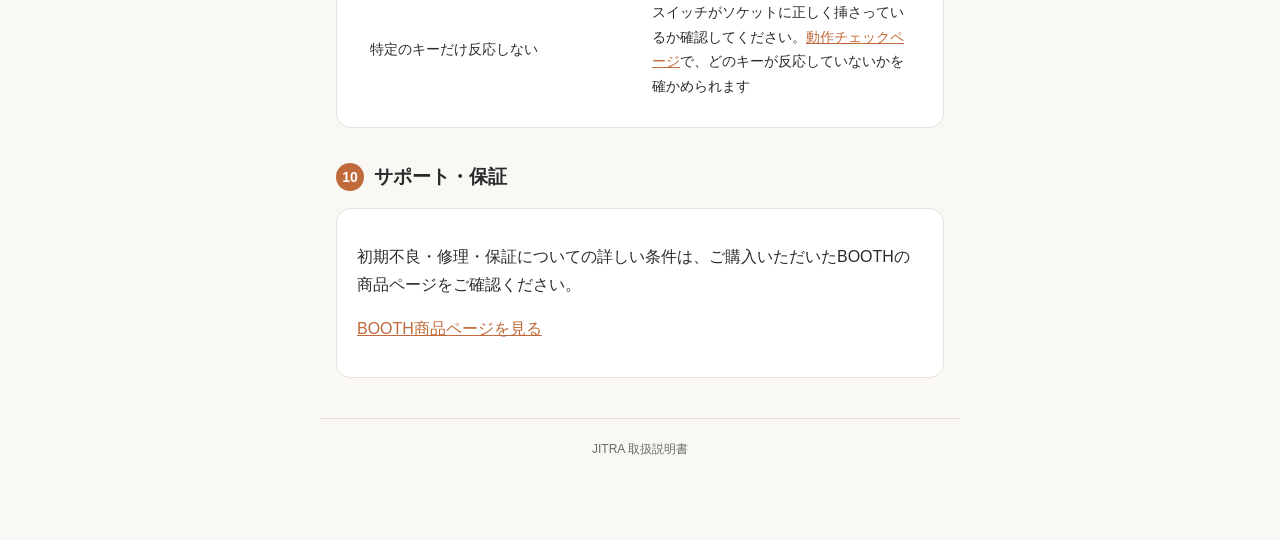
==== commit 613c5cd9: "Guides: drop Keymap Editor troubleshooting; remove duplicate logo on manual Co-Authored-By: Claude O" ====
--- a/docs/index.html
+++ b/docs/index.html
@@ -43,12 +43,6 @@
     padding: 36px 20px 28px;
     text-align: center;
     border-bottom: 1px solid var(--line);
-  }
-  header .logo {
-    font-size: 13px;
-    letter-spacing: 0.2em;
-    color: var(--muted);
-    text-transform: uppercase;
   }
   header h1 {
     margin: 8px 0 4px;
@@ -215,7 +209,6 @@
 </div></div>
 
 <header>
-  <div class="logo">JITRA</div>
   <h1>取扱説明書</h1>
   <p>トラックボール付き 60% 日本語配列 無線左右分割キーボード</p>
 </header>
